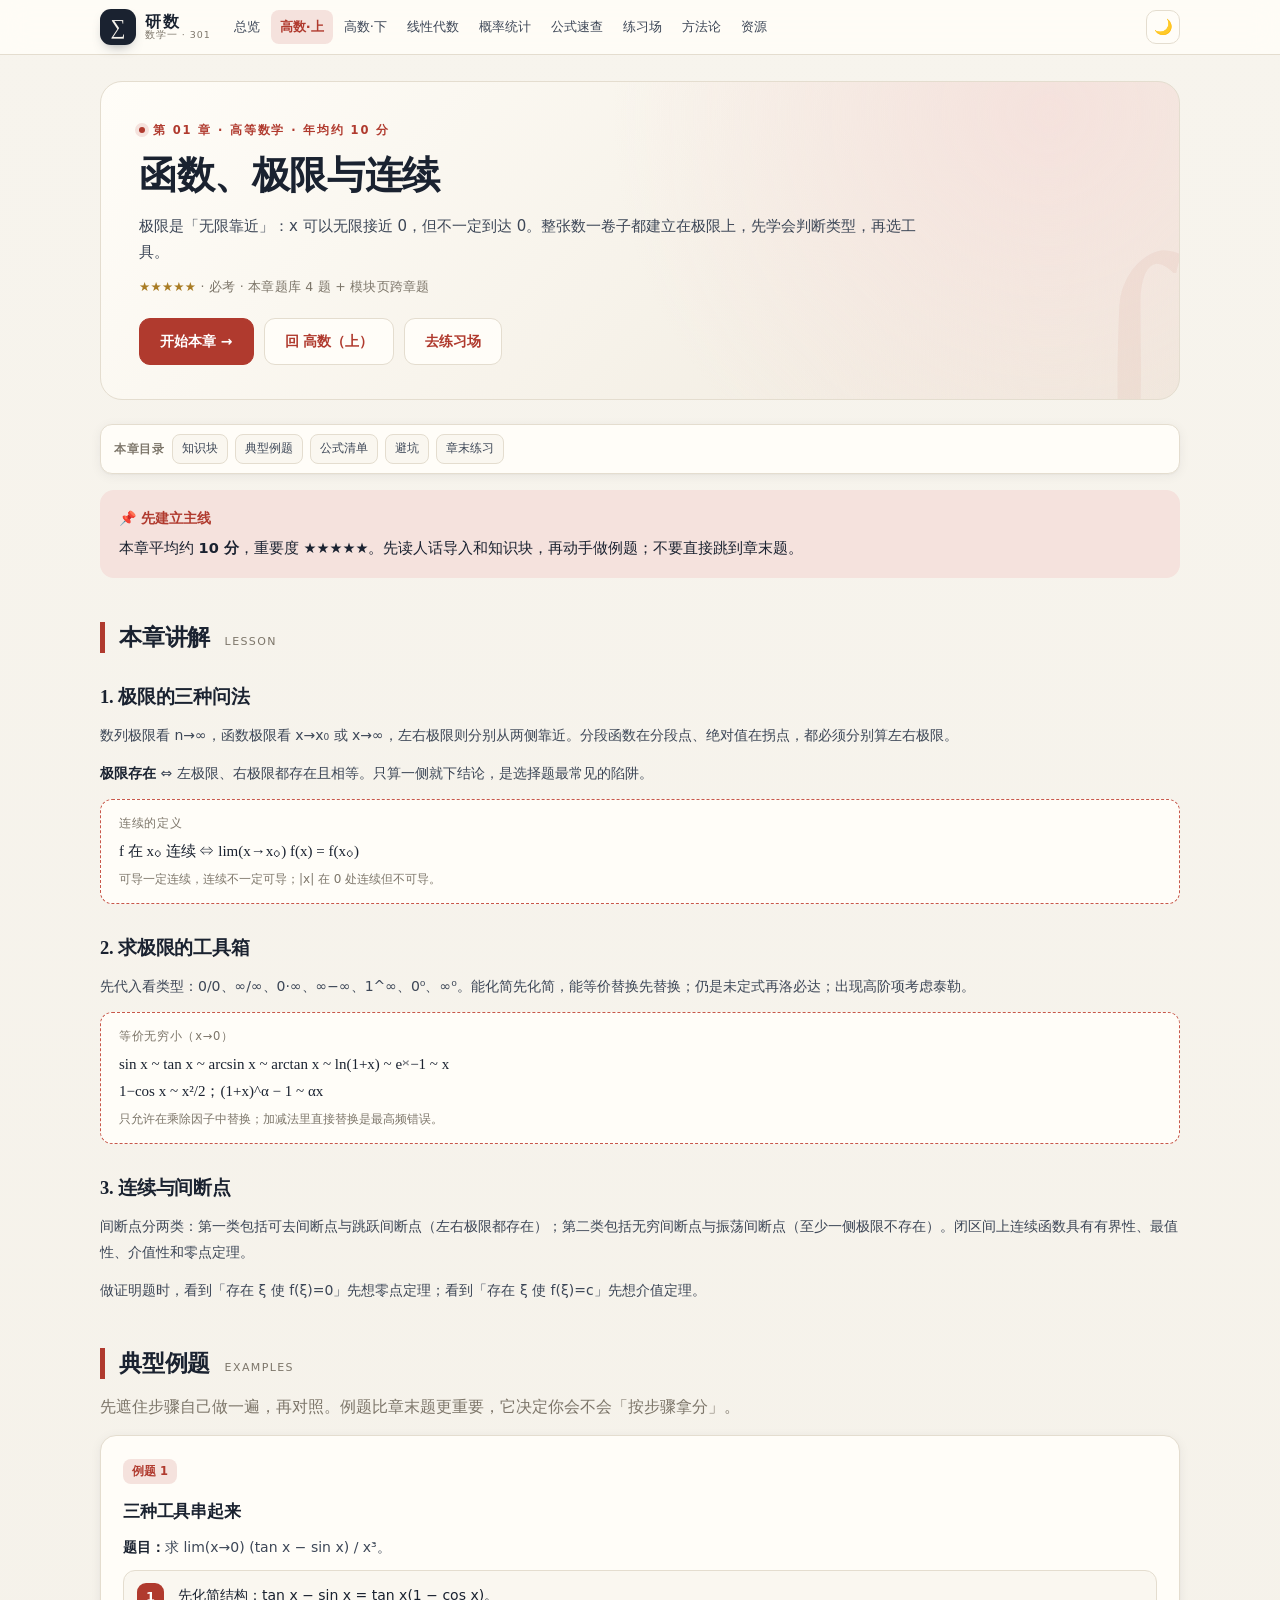
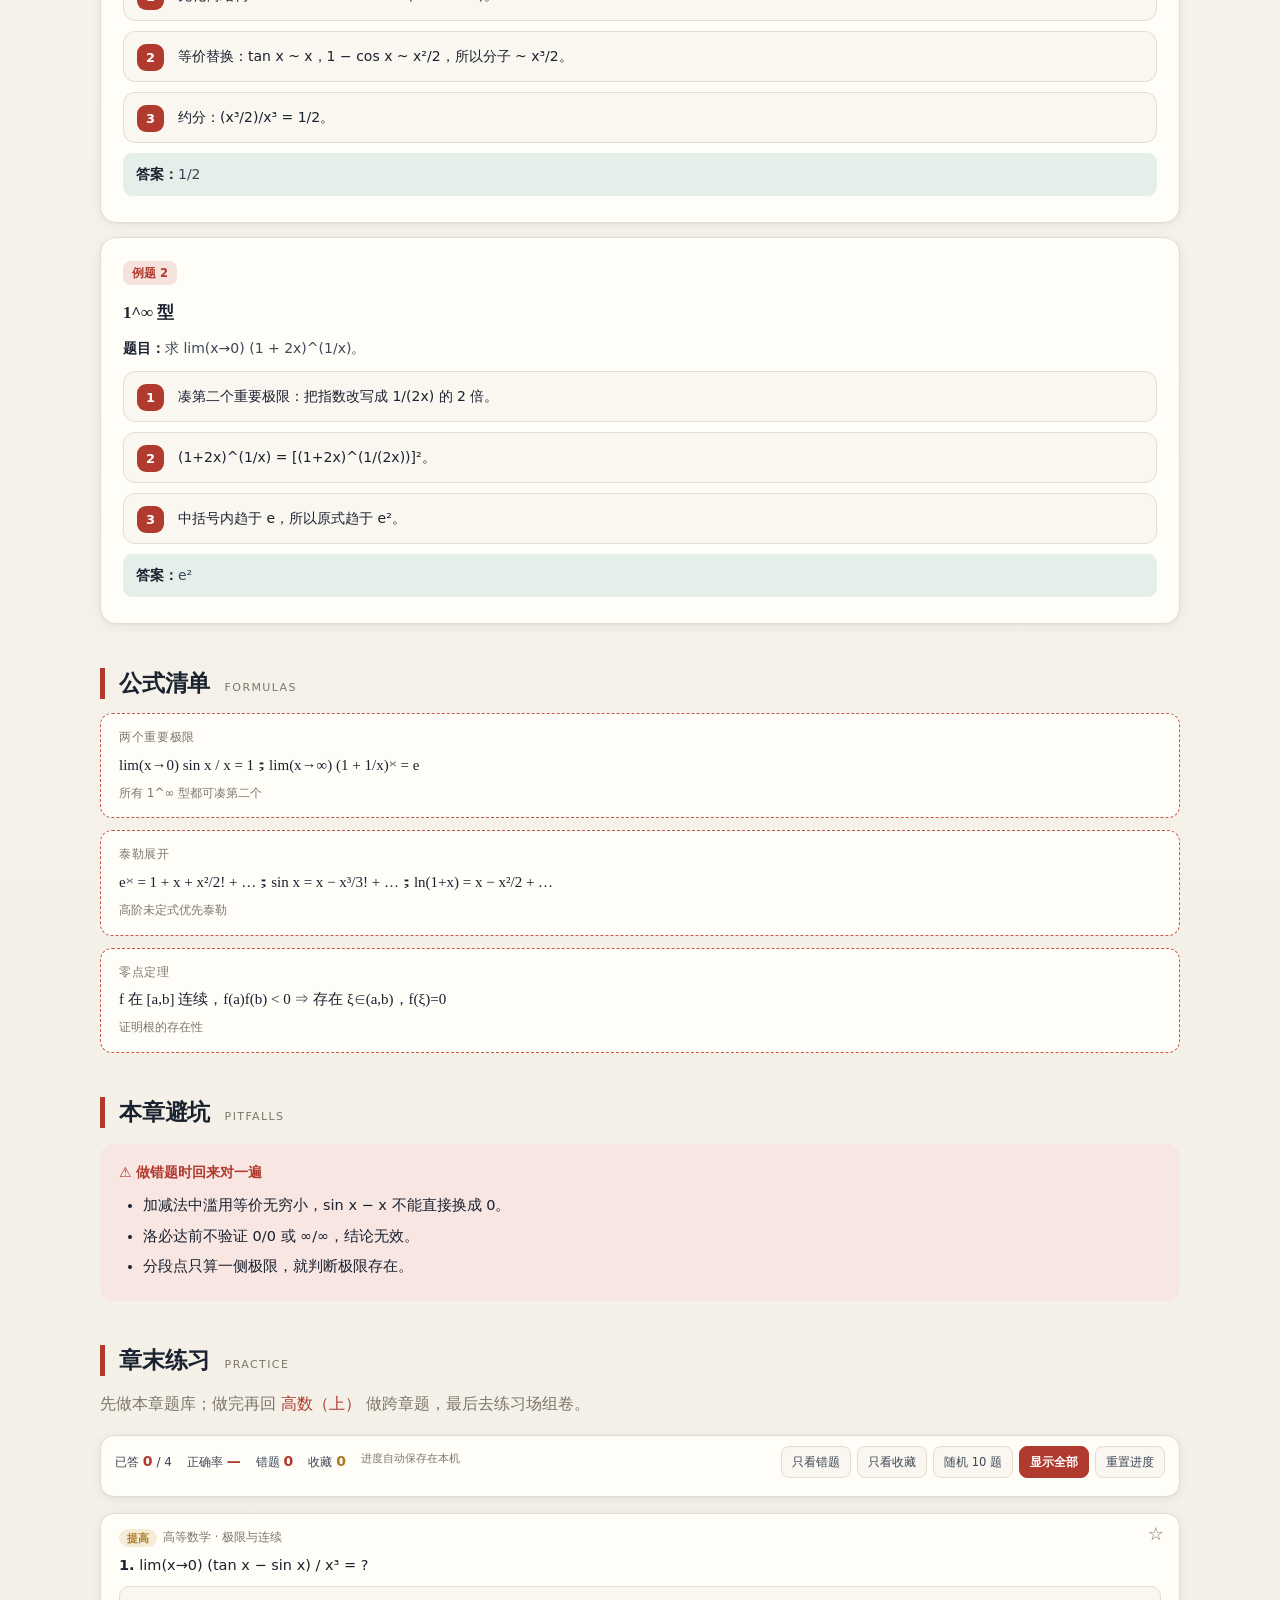
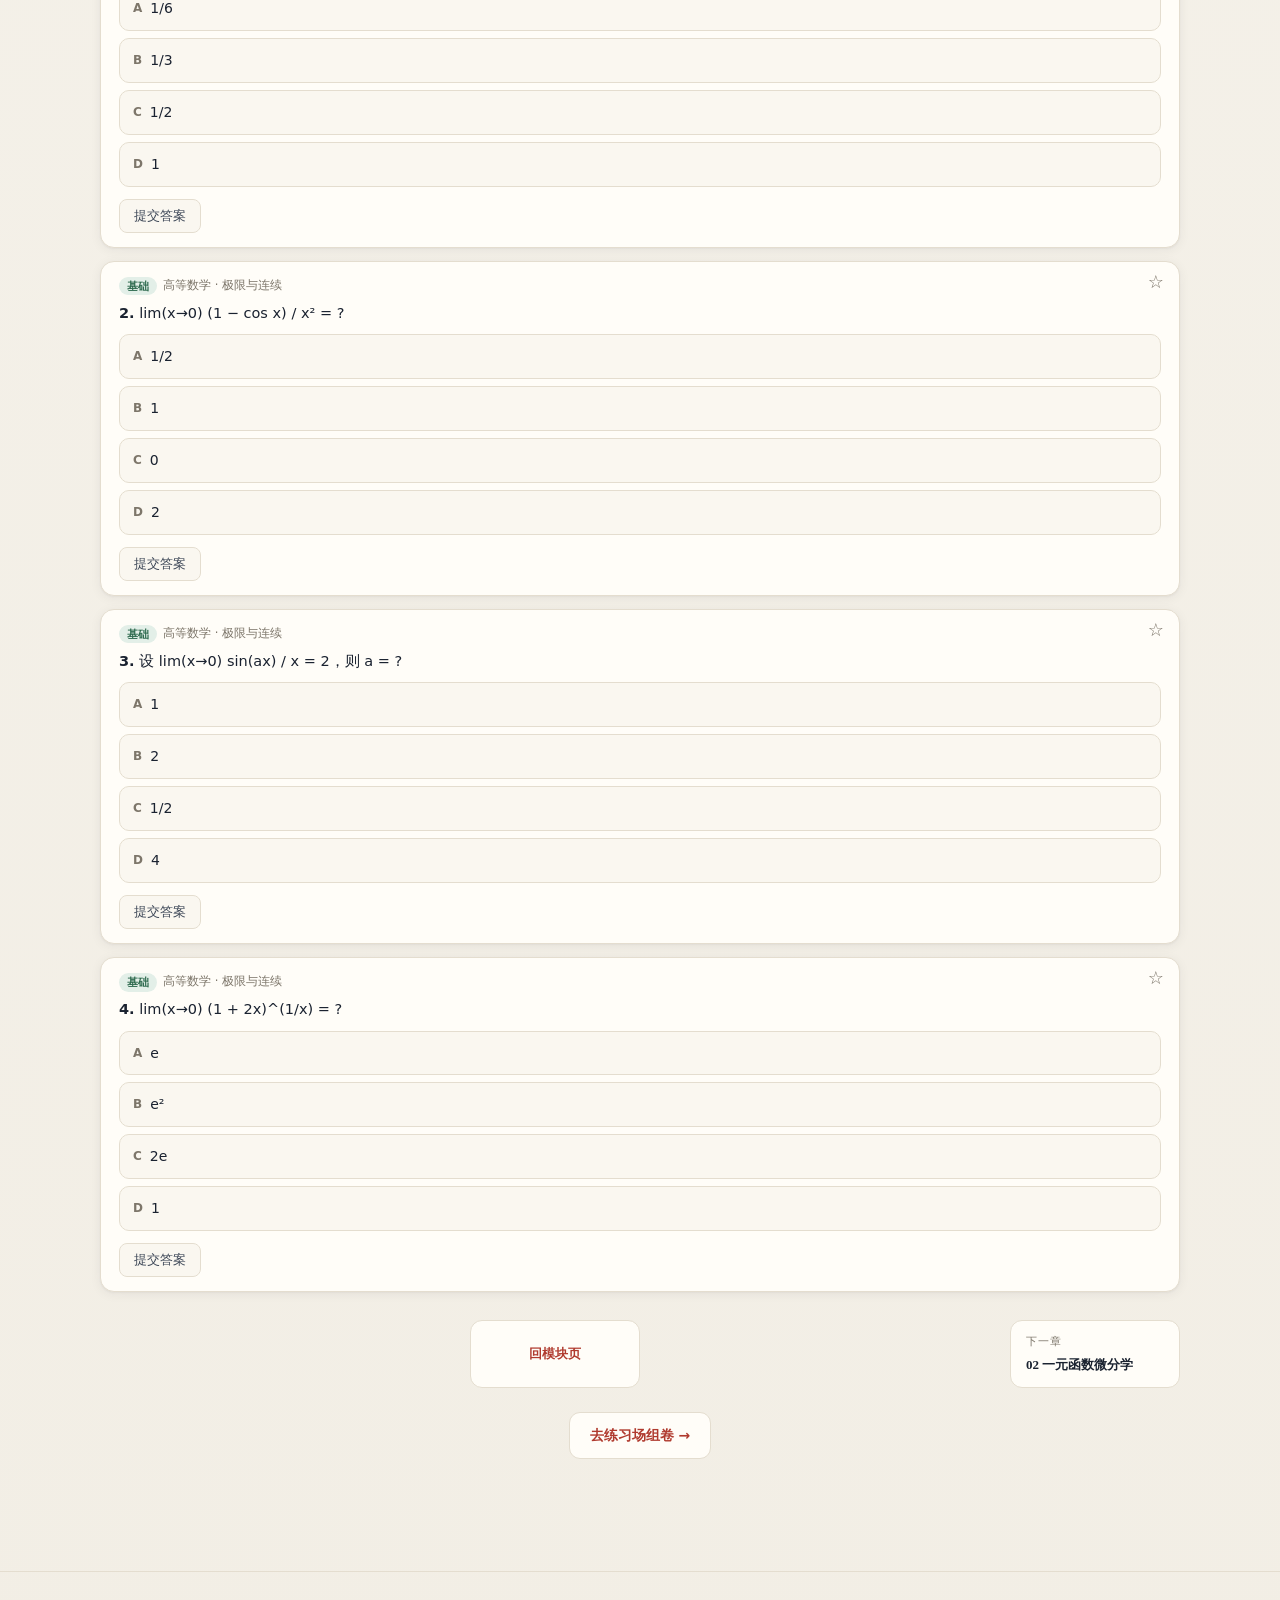
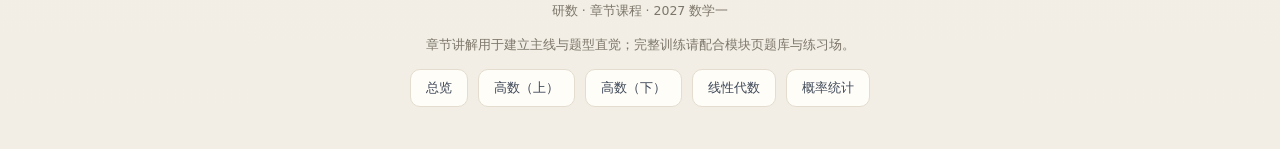
==== chapter.html @ c66e0590 "feat: 新增 22 章课程页、150 分全真模拟与错题复习排程" ====
<!DOCTYPE html>
<html lang="zh-CN" data-theme="light">
<head>
<meta charset="UTF-8">
<meta name="viewport" content="width=device-width, initial-scale=1.0">
<title>章节课程 | 研数</title>
<meta name="description" content="考研数学一章节课程：人话导入、知识块、典型例题、公式清单、避坑与章末练习。">
<link rel="icon" href="data:image/svg+xml,%3Csvg xmlns='http://www.w3.org/2000/svg' viewBox='0 0 100 100'%3E%3Crect width='100' height='100' rx='22' fill='%231b2430'/%3E%3Ctext x='50' y='71' font-size='60' text-anchor='middle' fill='%23f6f3ec' font-family='Georgia'%3E%E2%88%91%3C/text%3E%3C/svg%3E">
<link rel="stylesheet" href="assets/style.css">
<script>try{var t=JSON.parse(localStorage.getItem("yanshu.theme")||"null");if(t)document.documentElement.setAttribute("data-theme",t);}catch(e){}</script>
</head>
<body>

<nav class="topbar"><div class="topbar-inner">
  <a class="logo" href="index.html"><span class="logo-mark">∑</span><span class="logo-text"><b>研数</b><small>数学一 · 301</small></span></a>
  <div class="nav-links">
    <a href="index.html">总览</a>
    <a href="gaoshu-1.html">高数·上</a>
    <a href="gaoshu-2.html">高数·下</a>
    <a href="xiandai.html">线性代数</a>
    <a href="gailv.html">概率统计</a>
    <a href="formulas.html">公式速查</a>
    <a href="practice.html">练习场</a>
    <a href="method.html">方法论</a>
    <a href="resources.html">资源</a>
  </div>
  <button class="theme-btn" type="button" title="切换明暗主题" aria-label="切换明暗主题">🌙</button>
</div></nav>

<div class="wrap" id="chapterApp">
  <div class="card"><h3>正在加载章节…</h3><p>如果长时间没有内容，请返回<a href="index.html">总览</a>。</p></div>
</div>

<footer>
  <div class="footer-inner">
    <p>研数 · 章节课程 · 2027 数学一</p>
    <p class="small">章节讲解用于建立主线与题型直觉；完整训练请配合模块页题库与练习场。</p>
    <div class="pagers"><a href="index.html">总览</a><a href="gaoshu-1.html">高数（上）</a><a href="gaoshu-2.html">高数（下）</a><a href="xiandai.html">线性代数</a><a href="gailv.html">概率统计</a></div>
  </div>
</footer>

<script src="assets/chapters/gaoshu-1.js"></script>
<script src="assets/chapters/gaoshu-2.js"></script>
<script src="assets/chapters/xiandai.js"></script>
<script src="assets/chapters/gailv.js"></script>
<script src="assets/bank.js"></script>
<script src="assets/chapter.js"></script>
<script src="assets/app.js"></script>
</body>
</html>
---- assets/style.css ----
/* 研数 · 考研数学一学习站 · 设计系统（纸张朱红 + 暗色主题） */
:root{
  --bg:#f6f3ec;
  --bg-soft:#efe9dd;
  --card:#fffdf8;
  --card-2:#faf7f0;
  --ink:#1a2230;
  --ink-2:#3d4757;
  --ink-3:#7d766a;
  --line:#e4ddcf;
  --brand:#b03a2e;
  --brand-2:#c8574a;
  --brand-soft:#f5e2dd;
  --accent:#a97c24;
  --accent-soft:#f5ecd7;
  --blue:#1f4e6b;
  --blue-soft:#e4eef5;
  --green:#2f6b4f;
  --green-soft:#e3efe8;
  --red:#b03a2e;
  --red-soft:#f8e6e2;
  --violet:#5b4b8a;
  --violet-soft:#ece8f6;
  --shadow:0 2px 12px rgba(26,34,48,.06),0 1px 2px rgba(26,34,48,.04);
  --code-bg:#f0ece2;
  --font-serif:"Noto Serif SC","Source Han Serif SC","Songti SC","STSong",Georgia,serif;
  --font-sans:"PingFang SC","Hiragino Sans GB","Microsoft YaHei",system-ui,sans-serif;
  --font-mono:"SFMono-Regular",Consolas,"Liberation Mono",monospace;
}
[data-theme="dark"]{
  --bg:#11161d;
  --bg-soft:#18202a;
  --card:#1a222d;
  --card-2:#202a36;
  --ink:#f0ece3;
  --ink-2:#c3bdb1;
  --ink-3:#8b8578;
  --line:#2d3742;
  --brand:#e0776a;
  --brand-2:#f09486;
  --brand-soft:#3a2320;
  --accent:#e0b45c;
  --accent-soft:#3a2f18;
  --blue:#7fb4d1;
  --blue-soft:#1c303d;
  --green:#7fc39f;
  --green-soft:#1b3227;
  --red:#e0776a;
  --red-soft:#3a2320;
  --violet:#b3a4e0;
  --violet-soft:#2a2440;
  --shadow:0 2px 14px rgba(0,0,0,.4);
  --code-bg:#222b36;
}
*{box-sizing:border-box;margin:0;padding:0}
html{scroll-behavior:smooth;scroll-padding-top:118px}
body{
  font-family:var(--font-sans);
  color:var(--ink);
  line-height:1.78;
  font-size:16px;
  background:
    radial-gradient(900px 420px at 88% -6%,rgba(255,253,248,.9) 0%,rgba(255,253,248,0) 62%),
    linear-gradient(180deg,#f7f4ed 0%,#f2eee5 100%);
  transition:background .25s,color .25s;
  -webkit-font-smoothing:antialiased;
}
[data-theme="dark"] body{
  background:
    radial-gradient(900px 420px at 88% -6%,rgba(45,55,66,.5) 0%,rgba(17,22,29,0) 60%),
    linear-gradient(180deg,#11161d 0%,#0e1319 100%);
}
a{color:var(--brand);text-decoration:none}
a:hover{text-decoration:underline}
button{font:inherit;color:inherit;background:none;border:none;cursor:pointer}
input,select,textarea{font:inherit;color:inherit}
img,svg,canvas{display:block;max-width:100%}
::selection{background:var(--brand-soft);color:var(--brand)}
:focus-visible{outline:2px solid var(--brand);outline-offset:3px;border-radius:4px}
h1,h2,h3,.serif{font-family:var(--font-serif);font-weight:600;letter-spacing:-.01em}

/* ── 顶栏 ── */
.topbar{
  position:sticky;top:0;z-index:60;
  background:color-mix(in srgb,var(--card) 88%,transparent);
  backdrop-filter:blur(14px);
  border-bottom:1px solid var(--line);
}
.topbar-inner{max-width:1120px;margin:0 auto;padding:9px 20px;display:flex;align-items:center;gap:14px;flex-wrap:wrap}
.logo{display:flex;align-items:center;gap:9px;color:var(--ink);white-space:nowrap;flex:none}
.logo:hover{text-decoration:none}
.logo-mark{width:36px;height:36px;border-radius:11px;background:var(--ink);color:var(--bg);display:grid;place-items:center;font-family:var(--font-serif);font-size:21px;line-height:1;box-shadow:0 6px 14px -8px rgba(26,34,48,.7)}
.logo-text{display:flex;flex-direction:column;line-height:1.15}
.logo-text b{font-size:15.5px;letter-spacing:.1em;font-family:var(--font-serif)}
.logo-text small{font-size:9.5px;color:var(--ink-3);letter-spacing:.1em}
.nav-links{display:flex;gap:2px;flex:1;flex-wrap:wrap}
.nav-links a{padding:5px 9px;border-radius:8px;color:var(--ink-2);font-size:13px;white-space:nowrap;transition:.15s}
.nav-links a:hover{background:var(--brand-soft);color:var(--brand);text-decoration:none}
.nav-links a.active{background:var(--brand-soft);color:var(--brand);font-weight:700}
.theme-btn{
  border:1px solid var(--line);background:var(--card);color:var(--ink-2);
  width:34px;height:34px;border-radius:10px;font-size:15px;flex:none;
  transition:transform .15s,border-color .15s;
}
.theme-btn:hover{transform:scale(1.06);border-color:var(--brand)}

/* ── 布局 ── */
.wrap{max-width:1120px;margin:0 auto;padding:26px 20px 60px}
.hero{
  position:relative;overflow:hidden;
  background:radial-gradient(circle at 88% 10%,var(--brand-soft) 0,transparent 44%),linear-gradient(135deg,var(--card),var(--bg-soft));
  border:1px solid var(--line);border-radius:22px;
  padding:38px 38px 34px;margin-bottom:24px;
}
.hero::after{
  content:"∫";position:absolute;right:12px;bottom:-88px;
  font-family:var(--font-serif);font-size:270px;line-height:1;
  color:var(--brand);opacity:.055;pointer-events:none;
}
.eyebrow{font-size:11.5px;letter-spacing:.16em;color:var(--brand);font-weight:700;margin-bottom:10px;display:flex;align-items:center;gap:8px}
.eyebrow::before{content:"";width:6px;height:6px;border-radius:50%;background:var(--brand);box-shadow:0 0 0 4px var(--brand-soft)}
.hero h1{font-size:clamp(27px,3.6vw,38px);line-height:1.32;margin-bottom:12px}
.hero h1 .em{color:var(--brand);background:linear-gradient(transparent 68%,var(--brand-soft) 68%)}
.hero .lede{color:var(--ink-2);max-width:780px;font-size:15px;margin-bottom:10px}
.hero .tagline{color:var(--ink-3);font-size:12.5px;letter-spacing:.02em}
.hero-actions{display:flex;gap:10px;flex-wrap:wrap;margin-top:20px;position:relative;z-index:1}
.btn{
  display:inline-flex;align-items:center;justify-content:center;gap:6px;
  background:var(--brand);color:#fff;border:1px solid var(--brand);
  padding:10px 20px;border-radius:11px;font-size:14px;font-weight:700;
  transition:transform .12s,box-shadow .12s,background .12s;
}
.btn:hover{text-decoration:none;transform:translateY(-2px);box-shadow:0 10px 24px -14px rgba(176,58,46,.8)}
.btn.ghost{background:var(--card);color:var(--brand);border-color:var(--line)}
.btn.ghost:hover{box-shadow:var(--shadow)}
.btn.sm{padding:7px 13px;font-size:12.5px;border-radius:9px}

h2.sec{font-size:23px;margin:44px 0 14px;padding-left:14px;border-left:5px solid var(--brand);line-height:1.35;scroll-margin-top:118px}
h2.sec .en{font-size:11px;color:var(--ink-3);font-weight:500;margin-left:9px;letter-spacing:1.4px;font-family:var(--font-sans)}
h3.sub{font-size:18.5px;margin:28px 0 9px;display:flex;align-items:center;gap:8px;scroll-margin-top:118px}
h4.mini{font-size:15.5px;margin:18px 0 7px}
p{margin-bottom:12px}
ul,ol{margin:8px 0 14px 24px}
li{margin-bottom:5px}
.muted{color:var(--ink-3)}
.small{font-size:12.5px}
.center{text-align:center}
b,strong{color:var(--ink)}
code.inline{background:var(--code-bg);border-radius:6px;padding:1px 7px;font-family:var(--font-mono);font-size:13px;color:var(--brand)}
pre.code{background:var(--code-bg);border:1px solid var(--line);border-radius:12px;padding:14px 18px;overflow-x:auto;font-size:13px;line-height:1.7;font-family:var(--font-mono);margin:12px 0}

/* ── 卡片与网格 ── */
.grid{display:grid;gap:16px}
.grid.cols-2{grid-template-columns:repeat(auto-fit,minmax(320px,1fr))}
.grid.cols-3{grid-template-columns:repeat(auto-fit,minmax(240px,1fr))}
.grid.cols-4{grid-template-columns:repeat(auto-fit,minmax(190px,1fr))}
.card{background:var(--card);border:1px solid var(--line);border-radius:16px;padding:20px 22px;box-shadow:var(--shadow)}
.card.clickable{transition:transform .15s,box-shadow .15s,border-color .15s;display:block;color:inherit}
.card.clickable:hover{transform:translateY(-3px);text-decoration:none;box-shadow:0 14px 34px -26px rgba(26,34,48,.55);border-color:var(--brand-2)}
.card h3{font-size:18px;margin-bottom:6px}
.card p{color:var(--ink-2);font-size:14px;margin-bottom:6px}
.card .ch-num{font-size:11.5px;font-weight:700;color:var(--brand);background:var(--brand-soft);border-radius:8px;padding:2px 9px;display:inline-block;margin-bottom:9px}
.card .ch-wave{font-size:11.5px;color:var(--ink-3);margin-top:6px}
.chips{display:flex;flex-wrap:wrap;gap:6px;margin-top:10px}
.chip{font-size:11.5px;color:var(--ink-2);background:var(--bg-soft);border:1px solid var(--line);border-radius:999px;padding:2px 9px}
.chip.hot{background:var(--accent-soft);border-color:transparent;color:var(--accent);font-weight:700}
.chip.new{background:var(--brand-soft);border-color:transparent;color:var(--brand);font-weight:700}

/* 统计条 */
.stat-row{display:grid;grid-template-columns:repeat(auto-fit,minmax(140px,1fr));gap:12px;margin:22px 0 6px}
.stat{background:var(--card);border:1px solid var(--line);border-radius:14px;padding:14px 16px;text-align:center}
.stat b{display:block;font-family:var(--font-serif);font-size:25px;color:var(--brand);line-height:1.3;font-variant-numeric:tabular-nums}
.stat span{font-size:12px;color:var(--ink-3)}

/* 终端装饰 */
.term{background:#151d28;color:#e9e4d8;border-radius:16px;border:1px solid #2a3746;box-shadow:var(--shadow);overflow:hidden;font-family:var(--font-mono);align-self:start}
.term-bar{display:flex;gap:6px;padding:10px 14px;background:#1b2532;border-bottom:1px solid #2a3746}
.term-bar i{width:10px;height:10px;border-radius:50%;background:#e0776a}
.term-bar i:nth-child(2){background:#e0b45c}
.term-bar i:nth-child(3){background:#7fc39f}
.term-body{padding:16px 18px;font-size:12.5px;line-height:1.95}
.term .prompt{color:#e0b45c}
.term .ok{color:#7fc39f}
.term .dim{color:#8b96a4}
.caret{display:inline-block;width:7px;height:14px;background:#e0b45c;vertical-align:-2px;animation:blink 1.1s step-end infinite}
@keyframes blink{50%{opacity:0}}

/* ── 提示框 ── */
.callout{border-radius:14px;padding:15px 18px;margin:16px 0;border:1px solid var(--line);background:var(--card-2);font-size:14.5px}
.callout .co-title{font-weight:700;margin-bottom:6px;display:flex;align-items:center;gap:8px;font-size:14px}
.callout p:last-child,.callout ul:last-child{margin-bottom:0}
.callout.life{background:var(--accent-soft);border-color:transparent}
.callout.life .co-title{color:var(--accent)}
.callout.exam{background:var(--brand-soft);border-color:transparent}
.callout.exam .co-title{color:var(--brand)}
.callout.warn{background:var(--red-soft);border-color:transparent}
.callout.warn .co-title{color:var(--red)}
.callout.ok{background:var(--green-soft);border-color:transparent}
.callout.ok .co-title{color:var(--green)}
.callout.kernel{background:#151d28;color:#e9e4d8;border-color:#2a3746}
.callout.kernel .co-title{color:#e0b45c}
.callout.views{background:var(--bg-soft);border-color:var(--brand-2);border-left:4px solid var(--brand)}
.callout.views .co-title{color:var(--brand)}

/* ── 表格 ── */
.tbl-wrap{overflow-x:auto;margin:14px 0}
table.tbl{width:100%;border-collapse:collapse;font-size:13.5px}
table.tbl th,table.tbl td{border:1px solid var(--line);padding:9px 12px;text-align:left;vertical-align:top}
table.tbl th{background:var(--bg-soft);font-weight:700;white-space:nowrap}
table.tbl tr:nth-child(even) td{background:var(--card-2)}
table.tbl td.hl{color:var(--brand);font-weight:700}
table.tbl .num{font-family:var(--font-mono)}

/* ── 公式 ── */
.formula{background:var(--card);border:1px dashed var(--brand-2);border-radius:12px;padding:13px 18px;margin:12px 0;font-size:15px;font-family:"Cambria Math","Times New Roman",var(--font-serif);line-height:1.8;overflow-x:auto}
.formula .fx-label{font-family:var(--font-sans);font-size:11.5px;color:var(--ink-3);display:block;margin-bottom:4px;letter-spacing:.06em}
.formula b{color:var(--brand)}
.formula .small{font-family:var(--font-sans);font-size:12px;color:var(--ink-3);display:block;margin-top:4px}

/* 公式速查 */
.tabs{display:flex;gap:6px;flex-wrap:wrap}
.tab{border:1px solid var(--line);background:var(--card);color:var(--ink-2);border-radius:999px;padding:5px 13px;font-size:12px;transition:.15s}
.tab:hover{border-color:var(--brand-2);color:var(--brand)}
.tab.is-active{background:var(--brand);border-color:var(--brand);color:#fff;font-weight:700}
.tab span{font-size:10.5px;opacity:.7;margin-left:3px}
.search{display:flex;align-items:center;gap:7px;border:1px solid var(--line);background:var(--card);border-radius:999px;padding:7px 14px;min-width:250px;flex:1;max-width:340px}
.search span{color:var(--ink-3);font-size:14px}
.search input{border:none;background:transparent;outline:none;width:100%;font-size:12.5px}
.formula-list{border-top:1px solid var(--line);margin-top:8px}
.formula-row{display:grid;grid-template-columns:150px minmax(0,1fr) auto;gap:18px;align-items:center;padding:13px 8px;border-bottom:1px solid var(--line);transition:background .15s}
.formula-row:hover{background:var(--card)}
.f-name{font-size:12.5px;font-weight:600;color:var(--ink-2);line-height:1.5}
.f-main{min-width:0}
.f-body{font-family:"Cambria Math",var(--font-serif);font-size:14.5px;line-height:1.75;color:var(--ink);overflow-wrap:anywhere}
.f-note{font-size:11px;color:var(--ink-3);line-height:1.6}
.copy{font-size:10.5px;padding:5px 10px;border:1px solid var(--line);border-radius:999px;color:var(--ink-3);white-space:nowrap;transition:.15s}
.copy:hover{border-color:var(--brand);color:var(--brand);background:var(--card-2)}
.quiz .q-title{font-size:14.5px;line-height:1.7}
@media (max-width:700px){
  .formula-row{grid-template-columns:1fr auto;gap:6px 12px;padding:13px 4px}
  .f-name{grid-column:1 / -1;font-size:12px;color:var(--ink-3)}
  .formula-row .copy{grid-column:2;grid-row:2 / span 2;align-self:center}
  .f-body{font-size:13.5px}
  .search{max-width:none;min-width:0;width:100%}
}

/* ── 步骤流 ── */
.steps{counter-reset:st;display:grid;gap:10px;margin:14px 0}
.step{position:relative;padding:12px 16px 12px 54px;background:var(--card-2);border:1px solid var(--line);border-radius:12px;font-size:14px}
.step::before{counter-increment:st;content:counter(st);position:absolute;left:13px;top:12px;width:27px;height:27px;border-radius:9px;background:var(--brand);color:#fff;font-weight:800;display:flex;align-items:center;justify-content:center;font-size:13px}
.steps.plain .step{padding-left:16px}
.steps.plain .step::before{display:none}

/* ── 页内导航 ── */
.toc{display:flex;flex-wrap:wrap;gap:7px;align-items:center;background:var(--card);border:1px solid var(--line);border-radius:12px;padding:9px 13px;margin:16px 0;font-size:12px;position:sticky;top:58px;z-index:40;box-shadow:var(--shadow)}
.toc .toc-label{font-weight:700;color:var(--ink-3);font-size:11.5px;letter-spacing:.06em}
.toc a{padding:3px 9px;border-radius:8px;background:var(--card-2);border:1px solid var(--line);color:var(--ink-2)}
.toc a:hover{border-color:var(--brand);color:var(--brand);text-decoration:none}

/* ── 打卡 ── */
.checklist{display:grid;gap:8px}
.check-item{display:flex;align-items:flex-start;gap:10px;background:var(--card-2);border:1px solid var(--line);border-radius:12px;padding:11px 14px;cursor:pointer;transition:border-color .15s,background .15s;font-size:14px}
.check-item:hover{border-color:var(--brand-2)}
.check-item input{margin-top:5px;accent-color:var(--brand);cursor:pointer;width:16px;height:16px;flex:none}
.check-item.done{background:var(--green-soft);border-color:transparent}
.check-item.done span{text-decoration:line-through;color:var(--ink-3)}
.progress-pill{display:inline-block;font-size:12.5px;font-weight:700;color:var(--brand);background:var(--brand-soft);border-radius:999px;padding:4px 13px}

/* ── 练习题 ── */
.quiz{position:relative;border:1px solid var(--line);border-radius:14px;background:var(--card);margin:13px 0;overflow:hidden;box-shadow:var(--shadow)}
.quiz .q-head{padding:14px 44px 5px 18px;font-size:14.5px;line-height:1.7}
.quiz .q-tag{color:var(--ink-3);font-size:11.5px;margin-bottom:5px;display:flex;align-items:center;gap:6px;flex-wrap:wrap}
.q-year{display:inline-block;font-size:10.5px;font-weight:700;border-radius:6px;padding:1px 7px;background:var(--red-soft);color:var(--red);line-height:1.6}
.q-lvl{display:inline-block;font-size:10.5px;font-weight:700;border-radius:999px;padding:1px 8px;line-height:1.6}
.q-lvl.basic{background:var(--green-soft);color:var(--green)}
.q-lvl.mid{background:var(--accent-soft);color:var(--accent)}
.q-lvl.real{background:var(--brand-soft);color:var(--brand)}
.quiz .opts{padding:4px 18px 12px;display:grid;gap:7px}
.quiz .opt{border:1.5px solid var(--line);border-radius:10px;padding:9px 13px;cursor:pointer;font-size:14px;transition:border-color .15s,background .15s;background:var(--card-2);text-align:left;display:flex;align-items:flex-start;gap:8px}
.quiz .opt b{flex:none;font-weight:700;color:var(--ink-3);font-size:12px;margin-top:2px}
.quiz .opt:hover{border-color:var(--brand-2)}
.quiz .opt.sel{border-color:var(--brand);background:var(--brand-soft)}
.quiz .opt.right{border-color:var(--green);background:var(--green-soft)}
.quiz .opt.wrong{border-color:var(--red);background:var(--red-soft)}
.quiz .q-foot{padding:0 18px 14px;display:flex;gap:10px;align-items:center;flex-wrap:wrap}
.quiz .btn-ans{border:1px solid var(--line);background:var(--card-2);color:var(--ink-2);border-radius:8px;padding:5px 14px;font-size:12.5px;transition:.15s}
.quiz .btn-ans:hover{border-color:var(--brand);color:var(--brand)}
.quiz .q-res{font-size:12.5px;font-weight:700}
.quiz .q-res.good{color:var(--green)}
.quiz .q-res.bad{color:var(--red)}
.quiz .q-exp{display:none;margin:0 18px 15px;padding:12px 16px;background:var(--bg-soft);border-radius:10px;font-size:13px;color:var(--ink-2)}
.quiz .q-exp.show{display:block}
.quiz .q-exp b{color:var(--ink)}
.quiz .q-fav{position:absolute;top:9px;right:11px;font-size:18px;line-height:1;color:var(--ink-3);padding:2px 4px;transition:transform .12s,color .12s}
.quiz .q-fav:hover{transform:scale(1.2);color:var(--accent)}
.quiz .q-fav.on{color:var(--accent)}
.quiz .q-updated{display:inline-block;margin-top:6px;font-size:10.5px;color:var(--accent);background:var(--accent-soft);border-radius:999px;padding:1px 8px}

/* 题库 HUD */
.quiz-hud{position:sticky;top:58px;z-index:41;background:var(--card);border:1px solid var(--line);border-radius:14px;padding:10px 14px;margin:16px 0;box-shadow:var(--shadow);display:flex;flex-wrap:wrap;align-items:center;gap:8px 16px}
.quiz-hud .hud-stats{display:flex;flex-wrap:wrap;gap:4px 15px;font-size:12px;color:var(--ink-2)}
.quiz-hud .hud-stats b{color:var(--brand);font-size:14px}
.quiz-hud .hud-wrong b{color:var(--red)}
.quiz-hud .hud-fav b{color:var(--accent)}
.quiz-hud .hud-actions{display:flex;flex-wrap:wrap;gap:6px;margin-left:auto}
.quiz-hud .hud-actions button{border:1px solid var(--line);background:var(--card-2);color:var(--ink-2);border-radius:8px;padding:5px 10px;font-size:11.5px;transition:.15s}
.quiz-hud .hud-actions button:hover{border-color:var(--brand);color:var(--brand)}
.quiz-hud .hud-actions button.on{background:var(--brand);border-color:var(--brand);color:#fff;font-weight:700}
.quiz-hud .hud-msg{flex-basis:100%;font-size:12px;color:var(--green);font-weight:600;max-height:0;overflow:hidden;opacity:0;transition:all .25s}
.quiz-hud .hud-msg.show{max-height:32px;opacity:1}
.quiz-hud .hud-msg.bad{color:var(--red)}
.quiz-hud .hud-auto{font-size:10.5px;color:var(--ink-3)}
.quiz-hud .hud-warn{display:none;flex-basis:100%;background:var(--red-soft);color:var(--red);border-radius:8px;padding:7px 12px;font-size:11.5px;font-weight:600}
.quiz-empty{padding:34px 20px;text-align:center;color:var(--ink-3);font-size:13px;border:1px dashed var(--line);border-radius:14px;background:var(--card-2)}

/* ── 实验室 ── */
.lab{background:var(--card);border:1px solid var(--line);border-radius:16px;padding:18px;margin:18px 0;box-shadow:var(--shadow)}
.lab .lab-title{font-weight:700;margin-bottom:3px;display:flex;align-items:center;gap:8px;flex-wrap:wrap;font-size:15.5px;font-family:var(--font-serif)}
.lab .lab-desc{font-size:12.5px;color:var(--ink-3);margin-bottom:12px}
.lab .lab-stage{background:var(--card-2);border-radius:12px;padding:10px;overflow-x:auto}
.lab canvas{width:100%;height:auto;display:block;border-radius:8px}
.lab .lab-ctrl{display:flex;gap:10px;flex-wrap:wrap;margin-top:12px;align-items:center;font-size:12.5px}
.lab .lab-ctrl label{display:flex;align-items:center;gap:6px;color:var(--ink-2)}
.lab .lab-ctrl input[type=range]{width:130px;accent-color:var(--brand)}
.lab .lab-ctrl select{border:1px solid var(--line);background:var(--card-2);border-radius:8px;padding:5px 8px;font-size:12.5px}
.lab .lab-ctrl button{border:1px solid var(--brand);background:var(--brand-soft);color:var(--brand);border-radius:8px;padding:6px 12px;font-size:12px;font-weight:600;transition:transform .1s}
.lab .lab-ctrl button:hover{transform:translateY(-1px)}
.lab .lab-ctrl button.ghost{border-color:var(--line);background:var(--card-2);color:var(--ink-2)}
.lab .lab-note{margin-top:10px;font-size:12.5px;color:var(--ink-2);min-height:22px;line-height:1.7}
.lab .lab-note b{color:var(--brand)}
.lab .lab-read{display:flex;gap:16px;flex-wrap:wrap;font-size:12px;color:var(--ink-3);margin-top:8px;font-family:var(--font-mono)}
.lab .lab-read b{color:var(--ink);font-weight:700}

/* ── 练习场 ── */
.review-card{display:flex;justify-content:space-between;align-items:center;gap:18px;background:var(--card);border:1px solid var(--line);border-radius:16px;padding:16px 20px;margin:18px 0;box-shadow:var(--shadow);transition:border-color .2s,background .2s}
.review-card h2{font-size:19px;margin:2px 0 4px}
.review-card p{font-size:12.5px;color:var(--ink-2);margin:0;max-width:72ch}
.review-card .diag-kicker{font-size:10px}
.review-card b{color:var(--brand);font-size:15px}
.review-actions{display:flex;gap:8px;flex-wrap:wrap;flex:none}
.review-card.has-due{border-color:var(--brand-2);background:linear-gradient(120deg,var(--brand-soft),var(--card))}
.review-card.empty-flash{border-color:var(--accent)}
@media (max-width:700px){
  .review-card{flex-direction:column;align-items:flex-start}
}
.diagnostic{
  background:linear-gradient(120deg,var(--brand-soft),var(--card));
  border:1px solid var(--line);border-radius:20px;padding:24px 26px;margin:18px 0 6px;
  box-shadow:var(--shadow);scroll-margin-top:118px;transition:border-color .2s;
}
.diagnostic.is-active{border-color:var(--brand-2)}
.diag-kicker{font-size:10.5px;letter-spacing:.18em;color:var(--brand);font-weight:700}
.diagnostic h2{font-size:24px;line-height:1.35;margin:6px 0 8px}
.diagnostic > p{font-size:13.5px;color:var(--ink-2);max-width:82ch;margin-bottom:0}
.diag-actions{display:flex;gap:10px;align-items:center;flex-wrap:wrap;margin-top:14px}
.diag-live{display:flex;gap:18px;flex-wrap:wrap;font-size:12.5px;color:var(--ink-2);background:var(--card);border:1px solid var(--line);border-radius:12px;padding:10px 14px;margin-top:14px}
.diag-live b{color:var(--brand);font-size:15px;font-variant-numeric:tabular-nums}
.diag-report:empty{display:none}
.diag-score{display:flex;align-items:baseline;gap:5px;margin:18px 0 4px}
.diag-score b{font-family:var(--font-serif);font-size:52px;line-height:1;font-variant-numeric:tabular-nums}
.diag-score > span{font-size:14px;color:var(--ink-3)}
.diag-score em{font-style:normal;font-size:12px;font-weight:700;padding:3px 10px;border-radius:999px;margin-left:8px}
.diag-score.pass b{color:var(--green)}
.diag-score.pass em{background:var(--green-soft);color:var(--green)}
.diag-score.fail b{color:var(--red)}
.diag-score.fail em{background:var(--red-soft);color:var(--red)}
.diag-breakdown{display:flex;gap:10px;flex-wrap:wrap;margin:14px 0}
.diag-sub{background:var(--card);border:1px solid var(--line);border-radius:10px;padding:8px 12px;min-width:125px}
.diag-sub b{display:block;font-size:12px}
.diag-sub span{font-size:11.5px;color:var(--ink-3)}
.diag-weak{margin-top:12px}
.diag-weak h4{font-size:12px;letter-spacing:.06em;color:var(--accent);margin-bottom:5px}
.diag-weak ul{list-style:none;margin:0;display:grid;gap:6px}
.diag-weak li{display:flex;justify-content:space-between;gap:12px;background:var(--card);border:1px solid var(--line);border-radius:9px;padding:7px 11px;font-size:12.5px}
.diag-weak a{color:var(--brand);font-weight:600}
.diag-weak span{color:var(--ink-3);font-size:11px;white-space:nowrap}
.diag-advice{margin-top:14px;background:var(--brand-soft);border-radius:10px;padding:11px 14px;font-size:12.5px;color:var(--ink-2);line-height:1.7}
.diag-warn{background:var(--red-soft);color:var(--red);border-radius:9px;padding:9px 12px;font-size:12.5px;font-weight:600;margin-top:12px}
.diag-ok{background:var(--green-soft);color:var(--green);border-radius:9px;padding:9px 12px;font-size:12.5px;font-weight:600;margin:0}
.diag-bottom{display:flex;justify-content:center;margin:18px 0 4px}

/* ── 全真模拟 ── */
.mock-timer{position:sticky;top:58px;z-index:45;display:flex;justify-content:space-between;align-items:center;gap:10px 16px;flex-wrap:wrap;background:var(--card);border:1px solid var(--line);border-radius:14px;padding:10px 16px;margin:0 0 18px;box-shadow:var(--shadow)}
.mock-clock{display:flex;align-items:baseline;gap:8px}
.mock-clock span{font-size:11px;color:var(--ink-3);letter-spacing:.08em}
.mock-clock b{font-family:var(--font-mono);font-size:20px;color:var(--brand);font-variant-numeric:tabular-nums}
.mock-timer.urgent b{color:var(--red)}
.mock-timer-actions{display:flex;align-items:center;gap:10px;flex-wrap:wrap}
.mock-hero{padding:26px 30px}
.mock-fill{margin:0 18px 16px}
.mock-input{width:100%;max-width:340px;border:1.5px solid var(--line);background:var(--card-2);border-radius:10px;padding:9px 12px;font-size:14px;outline:none}
.mock-input:focus{border-color:var(--brand)}
.mock-grade{display:flex;align-items:center;gap:8px;flex-wrap:wrap;margin:0 18px 15px;font-size:12.5px;color:var(--ink-2)}
.mock-grade button{border:1px solid var(--line);background:var(--card-2);border-radius:8px;padding:5px 11px;font-size:12px;transition:.15s}
.mock-grade button:hover{border-color:var(--brand);color:var(--brand)}
.mock-grade button.on{background:var(--brand);border-color:var(--brand);color:#fff;font-weight:700}
.mock-steps{margin:8px 0 0 20px;font-size:12.5px;line-height:1.8;color:var(--ink-2)}
.mock-result{background:var(--card);border:2px solid var(--green);border-radius:18px;padding:24px 26px;margin:20px 0;box-shadow:var(--shadow)}
.mock-result.fail{border-color:var(--red)}
.mock-score{display:flex;align-items:baseline;gap:5px;margin-bottom:2px}
.mock-score b{font-family:var(--font-serif);font-size:54px;line-height:1;font-variant-numeric:tabular-nums;color:var(--green)}
.mock-result.fail .mock-score b{color:var(--red)}
.mock-score span{font-size:14px;color:var(--ink-3)}
.mock-score em{font-style:normal;font-size:12px;font-weight:700;padding:3px 10px;border-radius:999px;margin-left:8px;background:var(--green-soft);color:var(--green)}
.mock-result.fail .mock-score em{background:var(--red-soft);color:var(--red)}
.mock-verdict{font-size:13px;color:var(--ink-2);font-weight:600}
.mock-breakdown{display:flex;gap:10px;flex-wrap:wrap;margin:14px 0}
.mock-breakdown div{background:var(--bg-soft);border-radius:10px;padding:8px 13px;min-width:105px}
.mock-breakdown b{display:block;font-family:var(--font-serif);font-size:21px;line-height:1.2}
.mock-breakdown span{font-size:11px;color:var(--ink-3)}
.mock-advice{background:var(--brand-soft);border-radius:10px;padding:10px 14px;font-size:12.5px;color:var(--ink-2);line-height:1.7}
.mock-result.pass .mock-advice{background:var(--green-soft)}
.mock-result.fail .mock-advice{background:var(--red-soft)}
.mock-details{margin:12px 0;font-size:12.5px}
.mock-details summary{cursor:pointer;color:var(--brand);font-weight:600}
.mock-details ul{margin:8px 0 0 20px}
.mock-details li{margin-bottom:6px;line-height:1.7;color:var(--ink-2)}
.mock-actions{display:flex;gap:10px;flex-wrap:wrap;margin-top:14px}
@media (max-width:820px){
  .mock-timer{position:static}
  .mock-hero{padding:22px 20px}
  .mock-result{padding:20px}
  .mock-score b{font-size:44px}
}

/* ── 章节课程 ── */
.lesson-block{margin-bottom:6px}
.lesson-block p{font-size:14px;color:var(--ink-2);line-height:1.85}
.lesson-block ul{margin:6px 0 12px 22px}
.lesson-block li{font-size:14px;color:var(--ink-2);margin-bottom:5px}
.example-card{margin:14px 0}
.example-card h3{font-size:17px;margin:4px 0 8px}
.example-card .steps{margin:10px 0}
.example-answer{background:var(--green-soft);border-radius:9px;padding:9px 13px;font-size:13px;margin:8px 0 0;color:var(--ink-2)}
.chapter-nav{display:flex;justify-content:space-between;gap:12px;flex-wrap:wrap;margin:28px 0 0;align-items:stretch}
.chapter-nav-link{display:flex;flex-direction:column;gap:2px;background:var(--card);border:1px solid var(--line);border-radius:12px;padding:11px 15px;min-width:170px;transition:.18s}
.chapter-nav-link:hover{border-color:var(--brand);text-decoration:none;transform:translateY(-2px)}
.chapter-nav-link span{font-size:10.5px;color:var(--ink-3);letter-spacing:.08em}
.chapter-nav-link b{font-size:13px;font-family:var(--font-serif);color:var(--ink)}
.chapter-nav-link.center-link{justify-content:center;align-items:center;text-align:center;color:var(--brand);font-size:12.5px;font-weight:600}
@media (max-width:620px){
  .chapter-nav{flex-direction:column}
  .chapter-nav-link{min-width:0}
}

.paper-grid{display:grid;grid-template-columns:repeat(auto-fit,minmax(230px,1fr));gap:14px}
.paper-card{border:1.5px solid var(--line);border-radius:14px;padding:16px 18px;background:var(--card);cursor:pointer;transition:all .15s;text-align:left}
.paper-card:hover{border-color:var(--brand);transform:translateY(-2px)}
.paper-card.on{border-color:var(--brand);background:var(--brand-soft)}
.paper-card h4{font-size:15.5px;margin-bottom:4px;font-family:var(--font-serif)}
.paper-card p{font-size:12.5px;color:var(--ink-2);margin:0}
.paper-card .pc-title{display:block;font-size:15.5px;font-weight:600;font-family:var(--font-serif);margin-bottom:4px;color:var(--ink)}
.paper-card .pc-desc{display:block;font-size:12.5px;color:var(--ink-2);line-height:1.6}
.paper-card .pc-meta{display:block;font-size:11px;color:var(--ink-3);margin-top:6px}
.filter-bar{display:flex;gap:6px;flex-wrap:wrap;align-items:center;margin:16px 0}
.filter-bar .fb-label{font-size:11.5px;color:var(--ink-3);margin-right:2px}
.filter-bar button{border:1px solid var(--line);background:var(--card);color:var(--ink-2);border-radius:999px;padding:4px 12px;font-size:12px}
.filter-bar button.on{background:var(--brand);border-color:var(--brand);color:#fff;font-weight:700}

/* ── 资源页 ── */
.res-item{display:flex;gap:14px;padding:15px 0;border-bottom:1px dashed var(--line)}
.res-item:last-child{border-bottom:none}
.res-icon{font-size:21px;flex-shrink:0;margin-top:2px}
.res-body h4{font-size:15px;margin-bottom:3px;font-family:var(--font-serif)}
.res-body p{font-size:13px;color:var(--ink-2);margin-bottom:4px}
.res-meta{font-size:11.5px;color:var(--ink-3)}
.res-meta .star{color:var(--accent)}

/* ── 页脚 ── */
footer{border-top:1px solid var(--line);padding:28px 20px 42px;text-align:center;color:var(--ink-3);font-size:12.5px;margin-top:40px}
footer .footer-inner{max-width:1120px;margin:0 auto}
footer .pagers{display:flex;justify-content:center;gap:10px;margin-top:12px;flex-wrap:wrap}
footer .pagers a{border:1px solid var(--line);border-radius:10px;padding:7px 15px;background:var(--card);color:var(--ink-2);font-size:12.5px}
footer .pagers a:hover{border-color:var(--brand);color:var(--brand);text-decoration:none}

/* ── 响应式 ── */
@media (max-width:820px){
  .hero{padding:28px 20px}
  .hero h1{font-size:26px}
  .wrap{padding:18px 14px 50px}
  .toc{position:static}
  .quiz-hud{position:static}
  .topbar-inner{padding:8px 14px}
  .nav-links{order:3;flex-basis:100%;gap:0}
  .nav-links a{padding:5px 7px;font-size:12px}
  .theme-btn{margin-left:auto}
  .logo-text small{display:none}
}
@media (max-width:520px){
  .hero h1{font-size:23px}
  h2.sec{font-size:20px}
  .stat-row{grid-template-columns:repeat(2,1fr)}
  .quiz .q-head{padding-right:38px}
  .lab .lab-ctrl input[type=range]{width:100px}
  .hero-actions .btn{padding:9px 14px;font-size:13px}
}
@media (prefers-reduced-motion:reduce){
  html{scroll-behavior:auto}
  *,*::before,*::after{animation-duration:.001ms!important;transition-duration:.001ms!important}
}

/* 打印 */
@media print{
  .topbar,.theme-btn,.hero-actions,.toc,.quiz-hud,.lab-ctrl,footer .pagers{display:none!important}
  body{background:#fff}
  .card,.quiz,.lab,.hero{box-shadow:none}
}
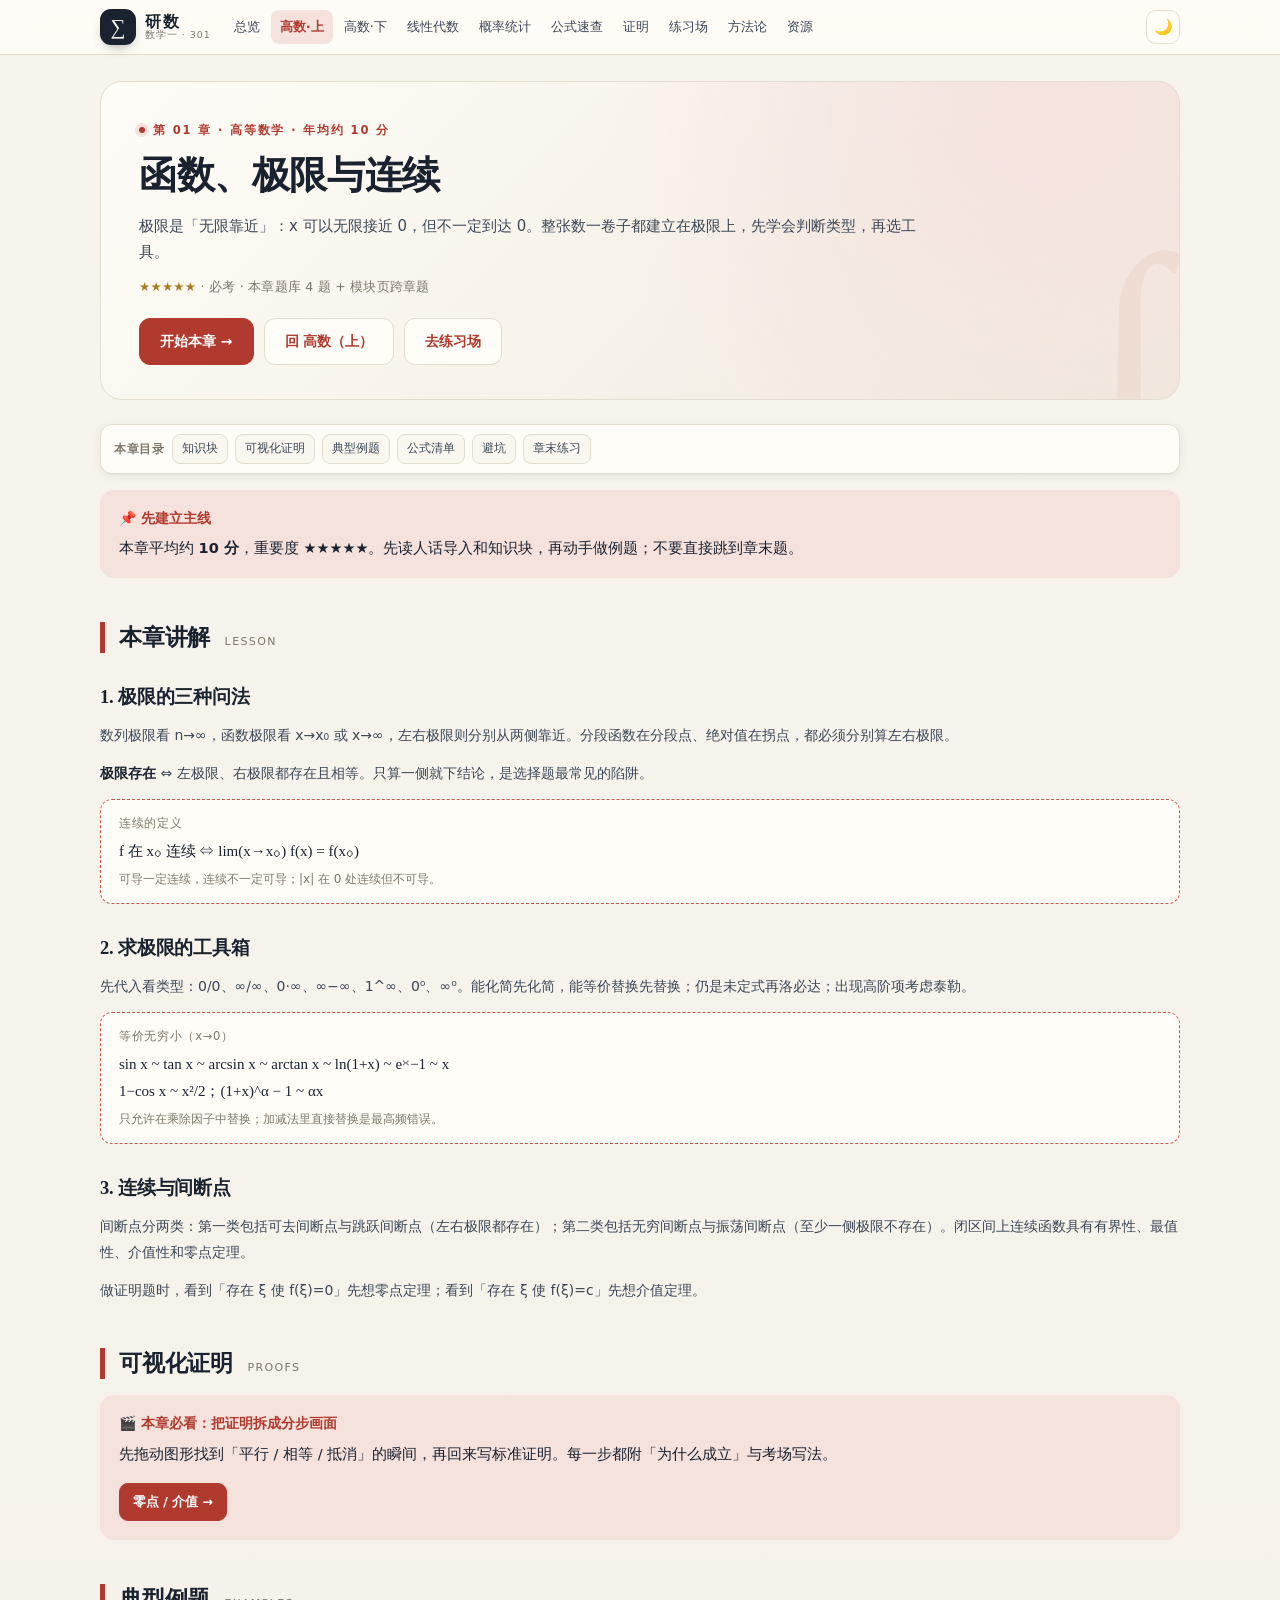
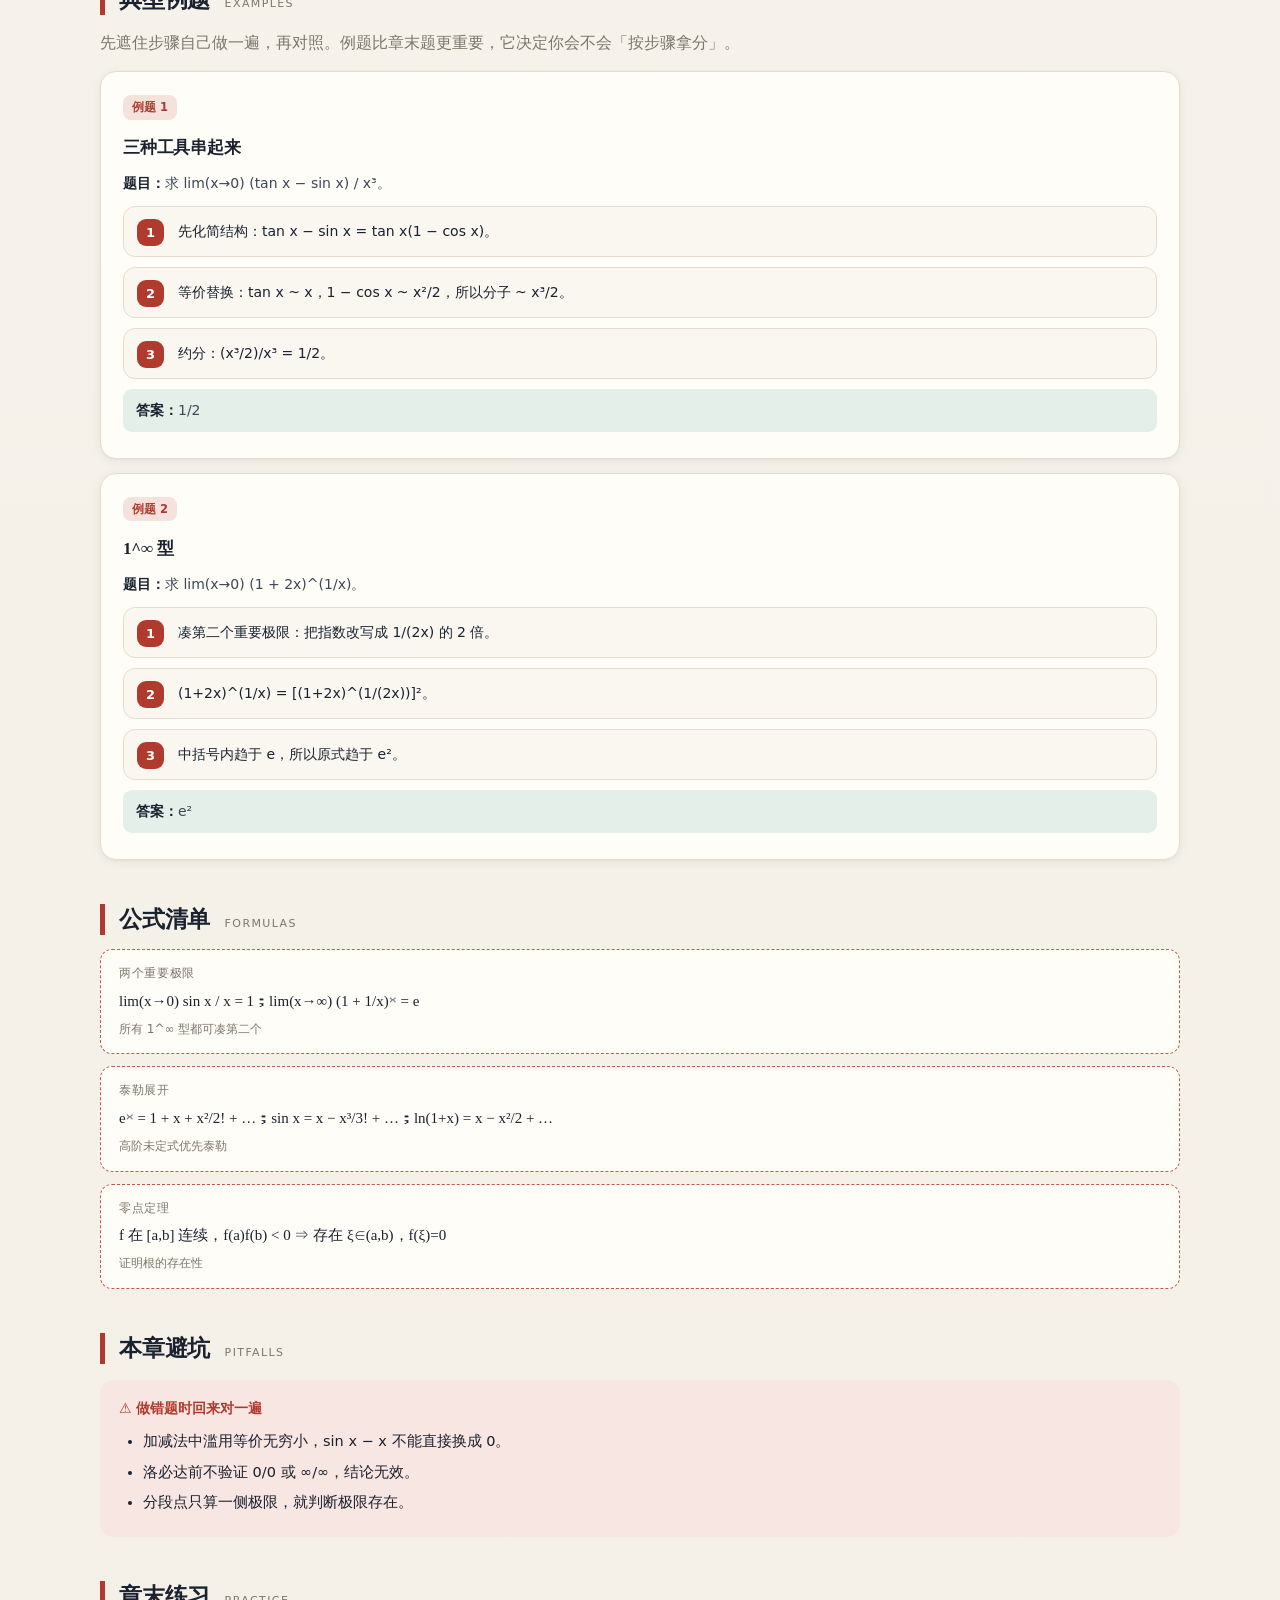
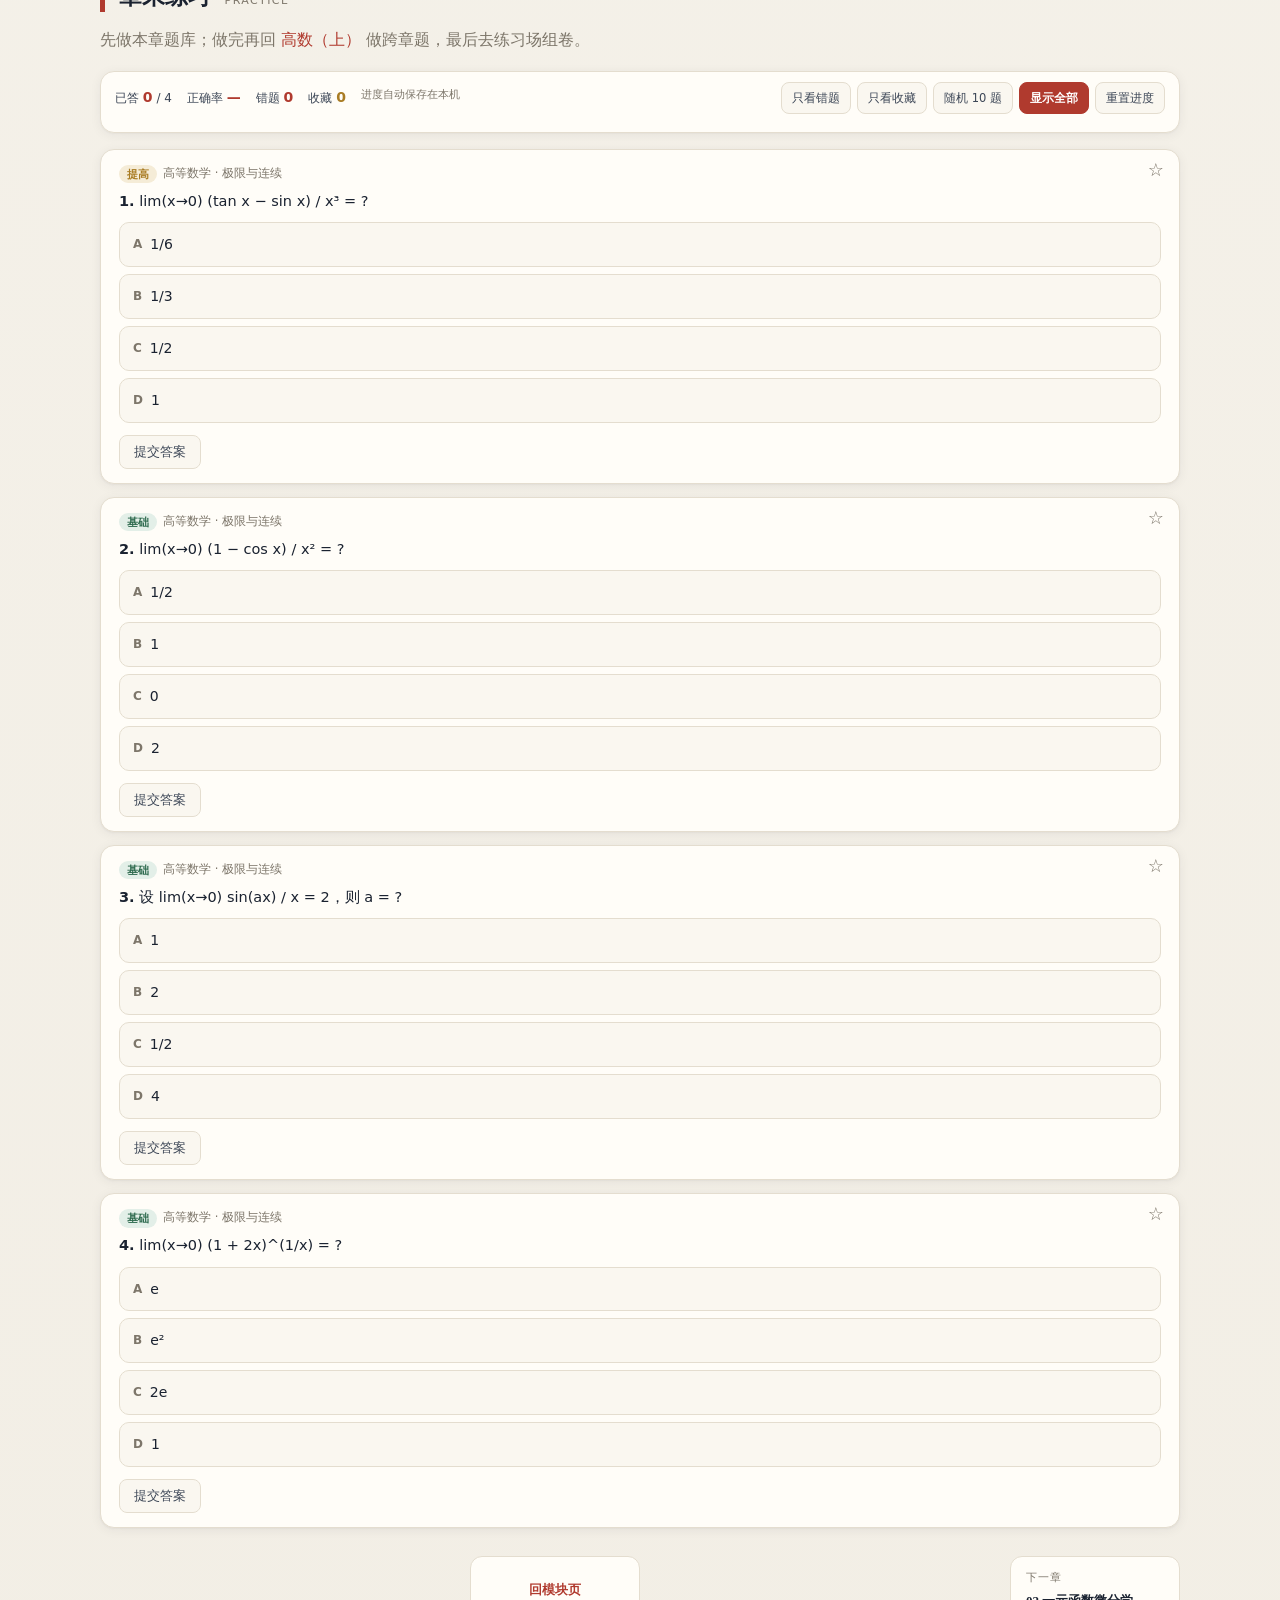
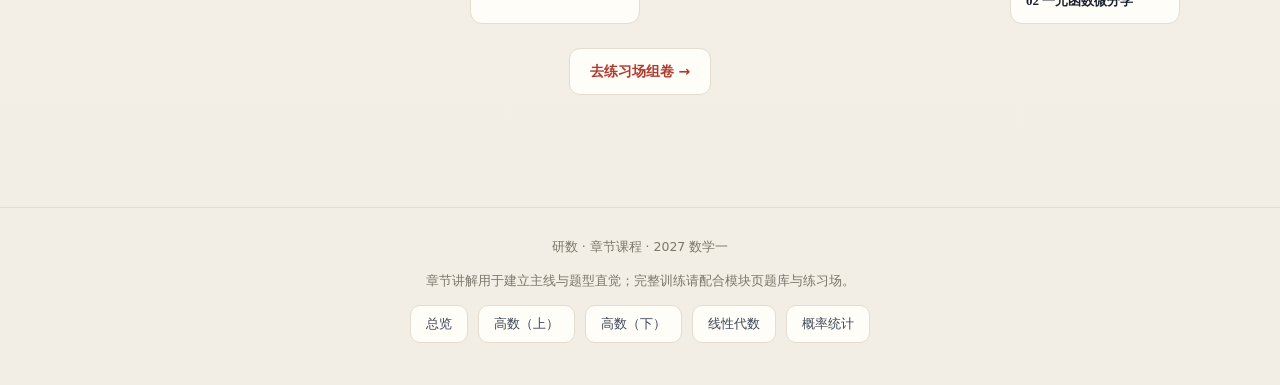
==== commit 1195f73b: "feat: 新增 10 个可视化证明、14 题交互题解与 80 分路线 - 可视化证明播放器：零点/介值、罗尔、拉格朗日、柯西、泰勒、积分中值、变上限积分、格林、施密特、实对称对角化；47 步、8 种" ====
--- a/chapter.html
+++ b/chapter.html
@@ -20,6 +20,7 @@
     <a href="xiandai.html">线性代数</a>
     <a href="gailv.html">概率统计</a>
     <a href="formulas.html">公式速查</a>
+    <a href="proof.html">证明</a>
     <a href="practice.html">练习场</a>
     <a href="method.html">方法论</a>
     <a href="resources.html">资源</a>
@@ -44,7 +45,10 @@
 <script src="assets/chapters/xiandai.js"></script>
 <script src="assets/chapters/gailv.js"></script>
 <script src="assets/bank.js"></script>
+<script src="assets/proof-data.js"></script>
 <script src="assets/chapter.js"></script>
+<script src="assets/solution-data.js"></script>
+<script src="assets/solution-coach.js"></script>
 <script src="assets/app.js"></script>
 </body>
 </html>
--- a/assets/style.css
+++ b/assets/style.css
@@ -494,6 +494,103 @@
   .lab .lab-ctrl input[type=range]{width:100px}
   .hero-actions .btn{padding:9px 14px;font-size:13px}
 }
+/* ── 可视化证明播放器 ── */
+.proof-tabs{display:flex;gap:8px;flex-wrap:wrap;margin:18px 0}
+.proof-tab{border:1px solid var(--line);background:var(--card);color:var(--ink-2);border-radius:10px;padding:7px 13px;font-size:12.5px;transition:.15s;text-align:left;line-height:1.4}
+.proof-tab:hover{border-color:var(--brand);color:var(--brand)}
+.proof-tab.on{background:var(--brand);border-color:var(--brand);color:#fff;font-weight:700}
+.proof-tab small{display:block;font-size:10px;opacity:.72;letter-spacing:.04em}
+.proof-card{background:var(--card);border:1px solid var(--line);border-radius:18px;padding:22px 24px;box-shadow:var(--shadow);margin:18px 0}
+.proof-head{display:flex;justify-content:space-between;gap:16px;align-items:flex-start;flex-wrap:wrap;margin-bottom:10px}
+.proof-head h2{font-size:25px;line-height:1.35;margin:2px 0 5px}
+.proof-head .proof-goal{font-size:13.5px;color:var(--ink-2);max-width:70ch;margin:0}
+.proof-tag{font-size:10.5px;letter-spacing:.12em;color:var(--brand);font-weight:700;text-transform:uppercase}
+.proof-stage{background:var(--card-2);border:1px solid var(--line);border-radius:14px;padding:10px;margin:12px 0}
+.proof-canvas{width:100%;height:clamp(240px,40vw,380px);display:block;border-radius:9px}
+.proof-controls{display:flex;align-items:center;gap:8px;flex-wrap:wrap;margin-top:10px;font-size:12.5px}
+.proof-controls button{border:1px solid var(--line);background:var(--card);color:var(--ink-2);border-radius:8px;padding:6px 12px;transition:.15s}
+.proof-controls button:hover{border-color:var(--brand);color:var(--brand)}
+.proof-controls button.primary{background:var(--brand);border-color:var(--brand);color:#fff;font-weight:700}
+.proof-controls .proof-counter{margin-left:auto;font-family:var(--font-mono);font-size:12px;color:var(--ink-3)}
+.proof-slider{display:flex;align-items:center;gap:9px;background:var(--card);border:1px solid var(--line);border-radius:10px;padding:7px 12px;margin-top:10px;font-size:12.5px;color:var(--ink-2)}
+.proof-slider input[type=range]{flex:1;accent-color:var(--brand);min-width:120px}
+.proof-slider b{font-family:var(--font-mono);color:var(--brand);font-size:12.5px;min-width:52px;text-align:right}
+.proof-readout{font-family:var(--font-mono);font-size:11.5px;color:var(--ink-3);line-height:1.7;margin:8px 0 2px;min-height:20px;word-break:break-word}
+.proof-steps{display:grid;gap:8px;margin:18px 0}
+.proof-step{display:grid;grid-template-columns:30px 1fr;gap:10px;align-items:flex-start;text-align:left;border:1px solid var(--line);background:var(--card-2);border-radius:12px;padding:11px 14px;transition:.15s}
+.proof-step:hover{border-color:var(--brand-2)}
+.proof-step.on{border-color:var(--brand);background:var(--brand-soft);box-shadow:0 8px 20px -20px rgba(176,58,46,.8)}
+.proof-step .ps-num{width:27px;height:27px;border-radius:9px;background:var(--card);border:1px solid var(--line);color:var(--ink-3);display:grid;place-items:center;font-weight:800;font-size:12.5px}
+.proof-step.on .ps-num{background:var(--brand);border-color:var(--brand);color:#fff}
+.proof-step .ps-name{font-size:14px;font-weight:700;color:var(--ink);line-height:1.55}
+.proof-step .ps-math{font-family:var(--font-mono);font-size:12px;color:var(--ink-2);margin-top:3px;line-height:1.65;word-break:break-word}
+.proof-detail{border-left:4px solid var(--brand);background:var(--card-2);border-radius:0 12px 12px 0;padding:13px 17px;margin:14px 0}
+.proof-detail .pd-name{font-weight:700;font-size:15px;margin-bottom:4px}
+.proof-detail .pd-math{font-family:var(--font-mono);font-size:13px;color:var(--brand);margin-bottom:7px;line-height:1.7;word-break:break-word}
+.proof-why{background:var(--blue-soft);border-radius:10px;padding:10px 13px;font-size:13px;color:var(--ink-2);line-height:1.75}
+.proof-why b{color:var(--blue)}
+.proof-foot{display:grid;grid-template-columns:1fr;gap:12px;margin-top:14px}
+@media (min-width:760px){.proof-foot{grid-template-columns:1fr 1fr}}
+.proof-box{border-radius:12px;padding:13px 16px;font-size:13px;line-height:1.75}
+.proof-box h4{font-size:13px;margin-bottom:5px;letter-spacing:.04em}
+.proof-box.takeaway{background:var(--green-soft);color:var(--ink-2)}
+.proof-box.takeaway h4{color:var(--green)}
+.proof-box.exam{background:var(--brand-soft);color:var(--ink-2)}
+.proof-box.exam h4{color:var(--brand)}
+.proof-box a{font-weight:700}
+
+/* ── 交互题解与错因诊断 ── */
+.quiz .btn-sol{border:1px solid var(--brand);background:var(--brand-soft);color:var(--brand);border-radius:8px;padding:5px 14px;font-size:12.5px;font-weight:700;transition:.15s}
+.quiz .btn-sol:hover{background:var(--brand);color:#fff}
+.quiz .q-sol{display:none;margin:0 18px 15px;border:1px solid var(--line);border-radius:13px;overflow:hidden;background:var(--card);scroll-margin-top:145px}
+.quiz .q-sol.show{display:block}
+.sol-head{background:linear-gradient(120deg,var(--brand-soft),var(--card-2));padding:10px 15px;font-size:12.5px;font-weight:700;color:var(--brand);display:flex;justify-content:space-between;gap:10px;flex-wrap:wrap;align-items:center}
+.sol-head span{font-size:10.5px;color:var(--ink-3);font-weight:500;letter-spacing:.05em}
+.sol-body{padding:13px 15px 15px}
+.sol-verdict{border-radius:10px;padding:10px 13px;font-size:13px;line-height:1.7;margin-bottom:11px}
+.sol-verdict.bad{background:var(--red-soft);color:var(--ink-2);border-left:4px solid var(--red)}
+.sol-verdict.bad b{color:var(--red)}
+.sol-verdict.good{background:var(--green-soft);color:var(--ink-2);border-left:4px solid var(--green)}
+.sol-verdict.good b{color:var(--green)}
+.sol-idea{font-size:13px;color:var(--ink-2);background:var(--accent-soft);border-radius:10px;padding:9px 13px;margin-bottom:12px;line-height:1.7}
+.sol-idea b{color:var(--accent)}
+.sol-steps{list-style:none;margin:0 0 12px;display:grid;gap:7px}
+.sol-step{display:grid;grid-template-columns:24px 1fr;gap:9px;font-size:13px;line-height:1.7;color:var(--ink-2);background:var(--card-2);border:1px solid var(--line);border-radius:10px;padding:9px 12px}
+.sol-step .ss-num{width:22px;height:22px;border-radius:7px;background:var(--brand);color:#fff;display:grid;place-items:center;font-size:11px;font-weight:800}
+.sol-step b{color:var(--ink)}
+.sol-step .ss-why{display:block;font-size:11.5px;color:var(--ink-3);margin-top:3px}
+.sol-step .ss-why::before{content:"为什么：";color:var(--blue);font-weight:700}
+.sol-check{font-size:12px;color:var(--ink-2);background:var(--blue-soft);border-radius:9px;padding:9px 12px;line-height:1.7;margin-bottom:12px}
+.sol-check b{color:var(--blue)}
+.sol-visual{background:var(--card-2);border:1px solid var(--line);border-radius:11px;padding:10px;margin-bottom:12px}
+.sol-visual canvas{width:100%;height:210px;display:block;border-radius:8px;background:var(--card)}
+.sol-visual .sv-ctrl{display:flex;align-items:center;gap:9px;margin-top:8px;font-size:11.5px;color:var(--ink-2)}
+.sol-visual .sv-ctrl input[type=range]{flex:1;accent-color:var(--brand);min-width:100px}
+.sol-visual .sv-ctrl b{font-family:var(--font-mono);color:var(--brand);min-width:64px;text-align:right}
+.sol-readout{font-size:11.5px;color:var(--ink-3);margin-top:6px;font-family:var(--font-mono);line-height:1.6}
+.sol-link{font-size:11.5px;color:var(--ink-3)}
+.sol-link a{font-weight:700}
+@media (max-width:520px){
+  .quiz .q-sol{margin:0 12px 13px}
+  .proof-card{padding:18px 15px}
+  .proof-head h2{font-size:21px}
+  .proof-controls .proof-counter{margin-left:0;flex-basis:100%}
+  .sol-body{padding:11px 12px 13px}
+}
+
+/* ── 80 分路线计分条 ── */
+.score-bars{display:grid;gap:9px;margin:14px 0 6px}
+.score-bar{display:grid;grid-template-columns:120px 1fr 100px;gap:10px;align-items:center;font-size:12.5px;color:var(--ink-2)}
+.score-bar .track{display:block;height:12px;background:var(--bg-soft);border:1px solid var(--line);border-radius:999px;overflow:hidden}
+.score-bar .fill{display:block;height:100%;background:linear-gradient(90deg,var(--brand),var(--accent));border-radius:999px}
+.score-bar b{font-family:var(--font-mono);font-size:12px;text-align:right;color:var(--brand)}
+@media (max-width:700px){
+  table.tbl{min-width:560px}
+}
+@media (max-width:560px){
+  .score-bar{grid-template-columns:86px 1fr 82px;font-size:11.5px}
+}
+
 @media (prefers-reduced-motion:reduce){
   html{scroll-behavior:auto}
   *,*::before,*::after{animation-duration:.001ms!important;transition-duration:.001ms!important}
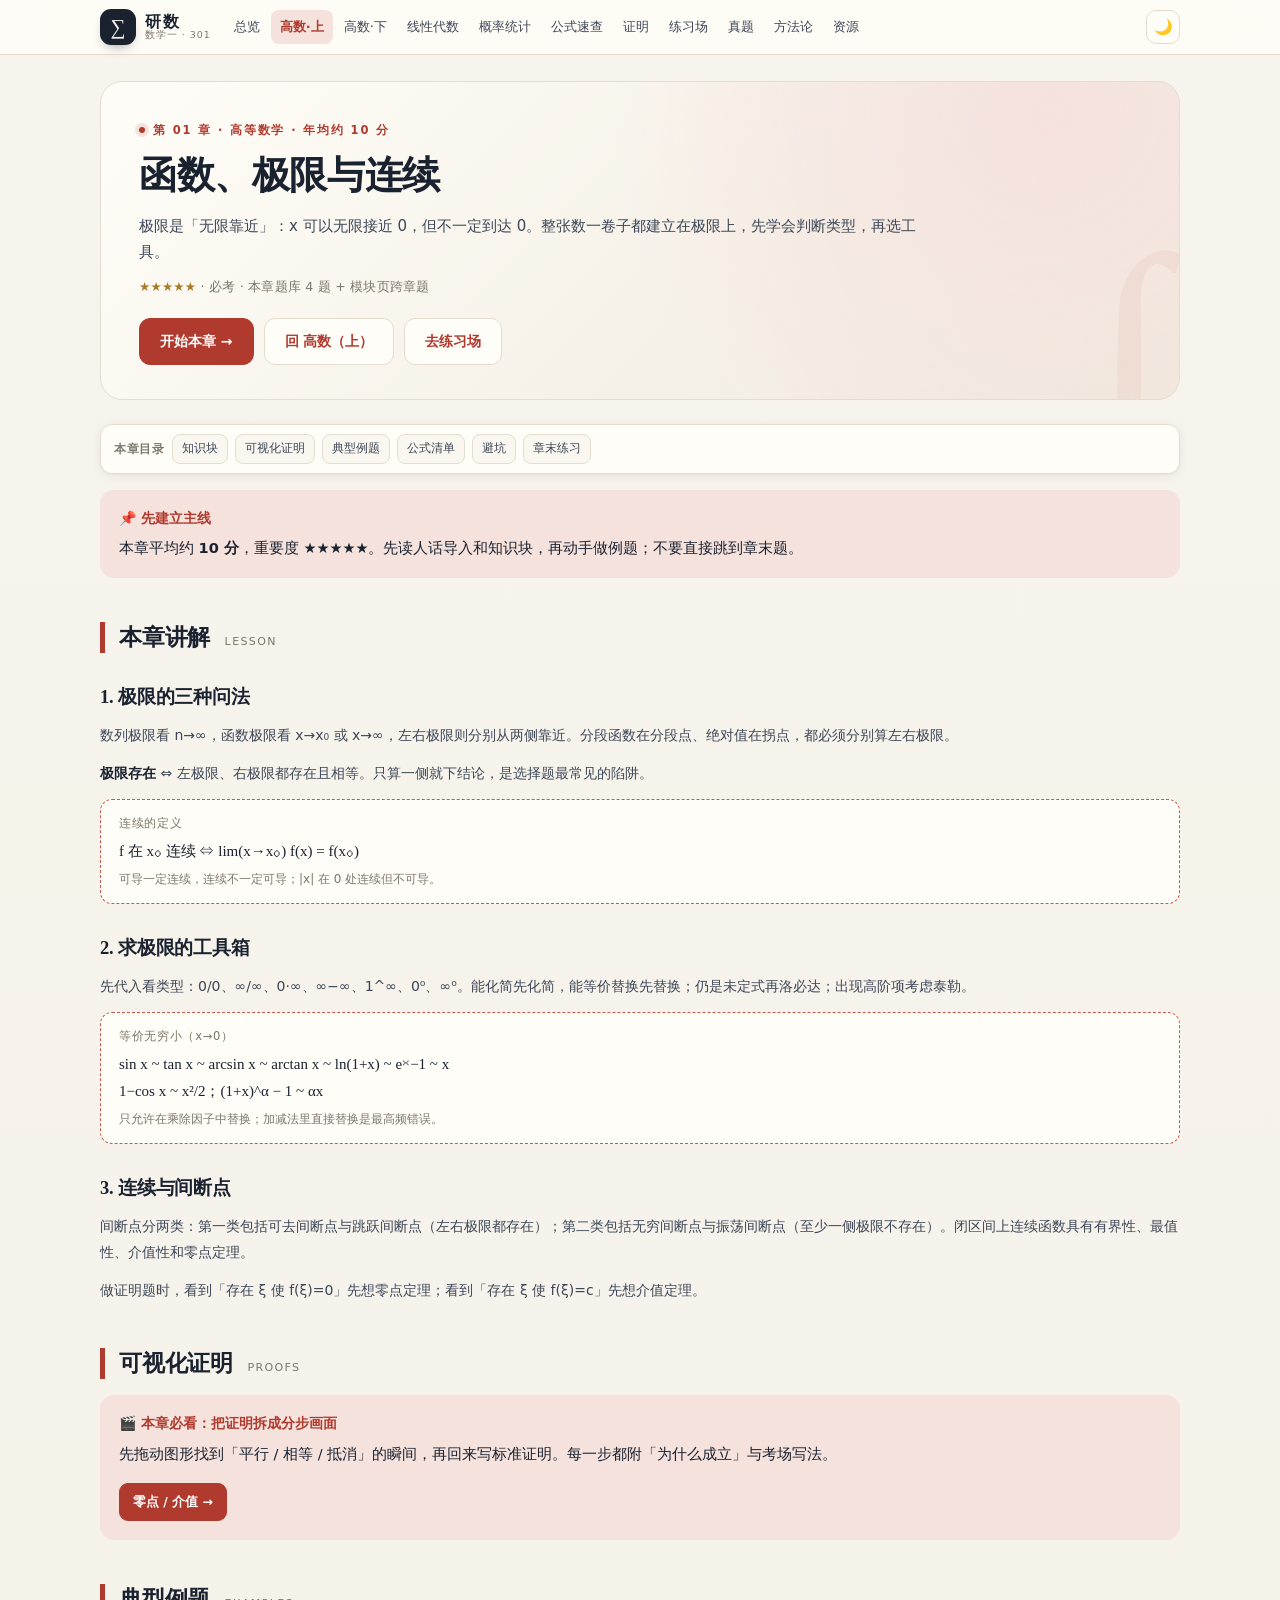
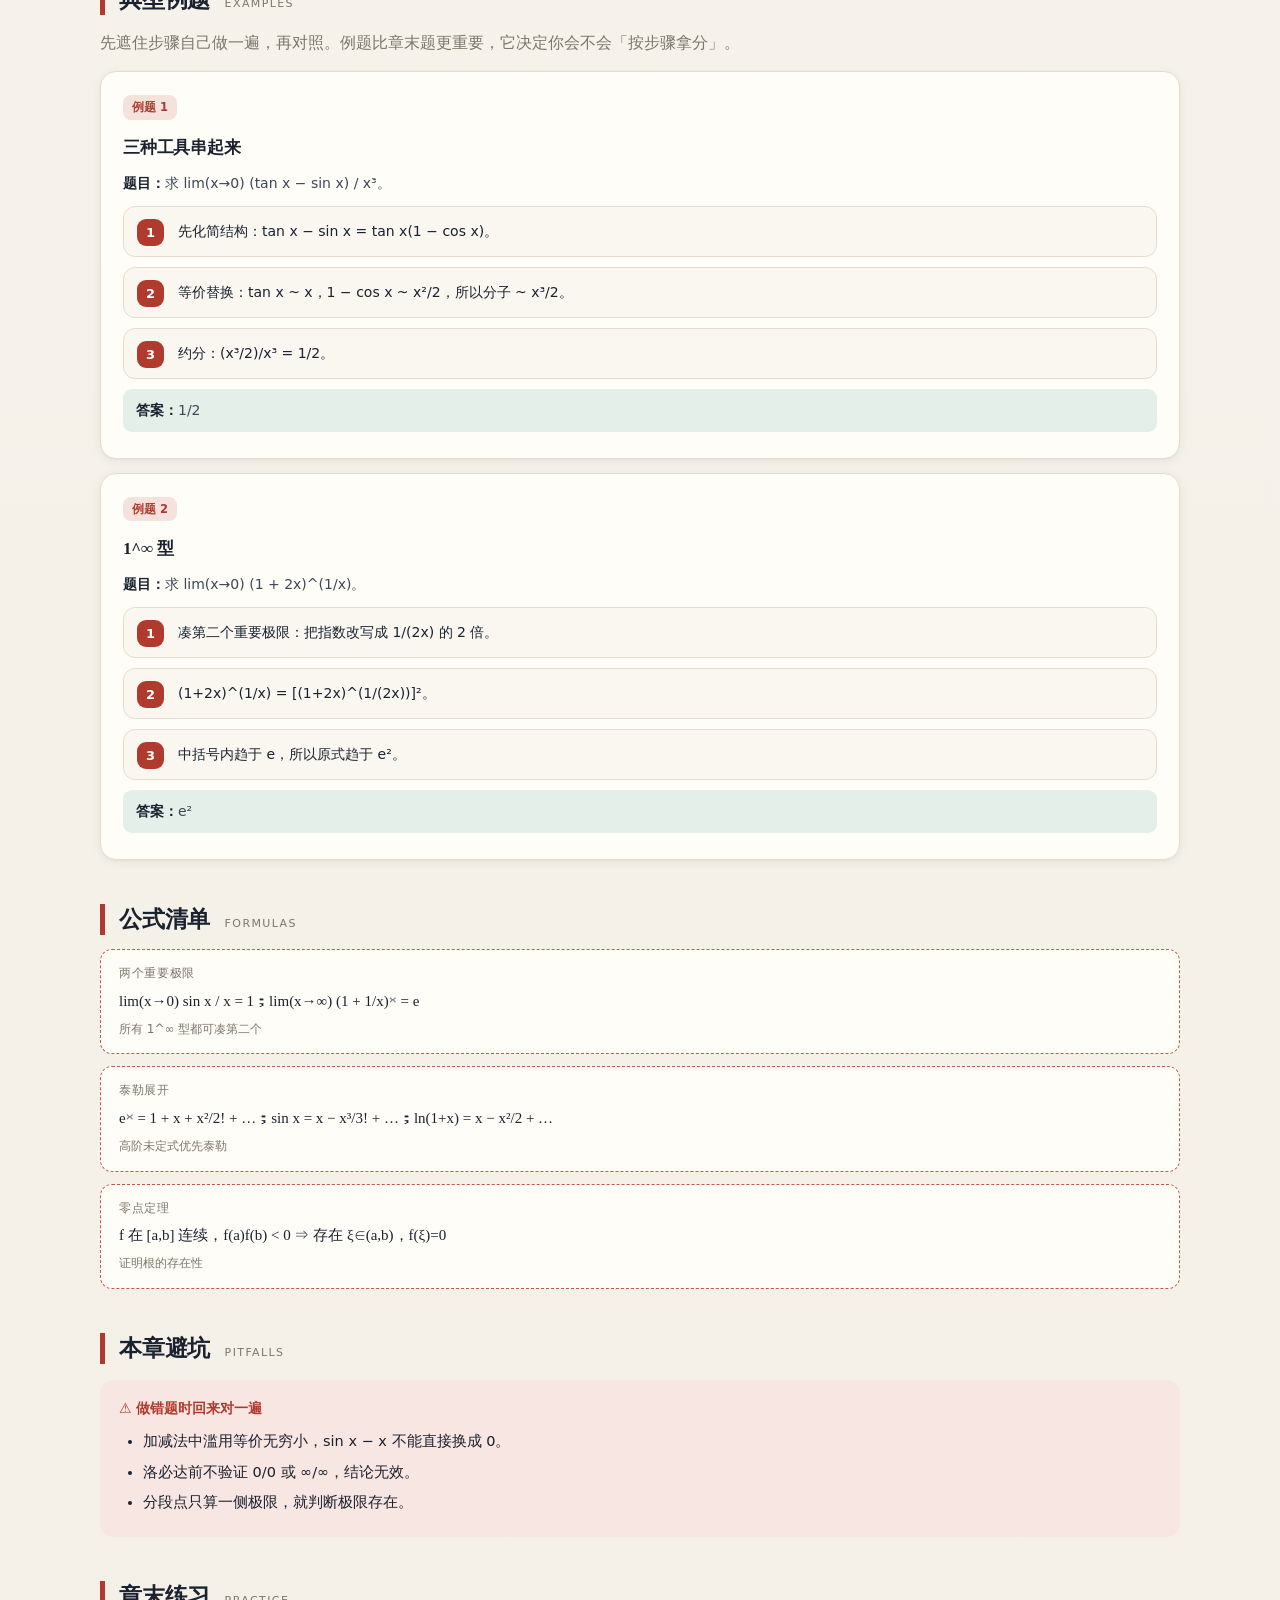
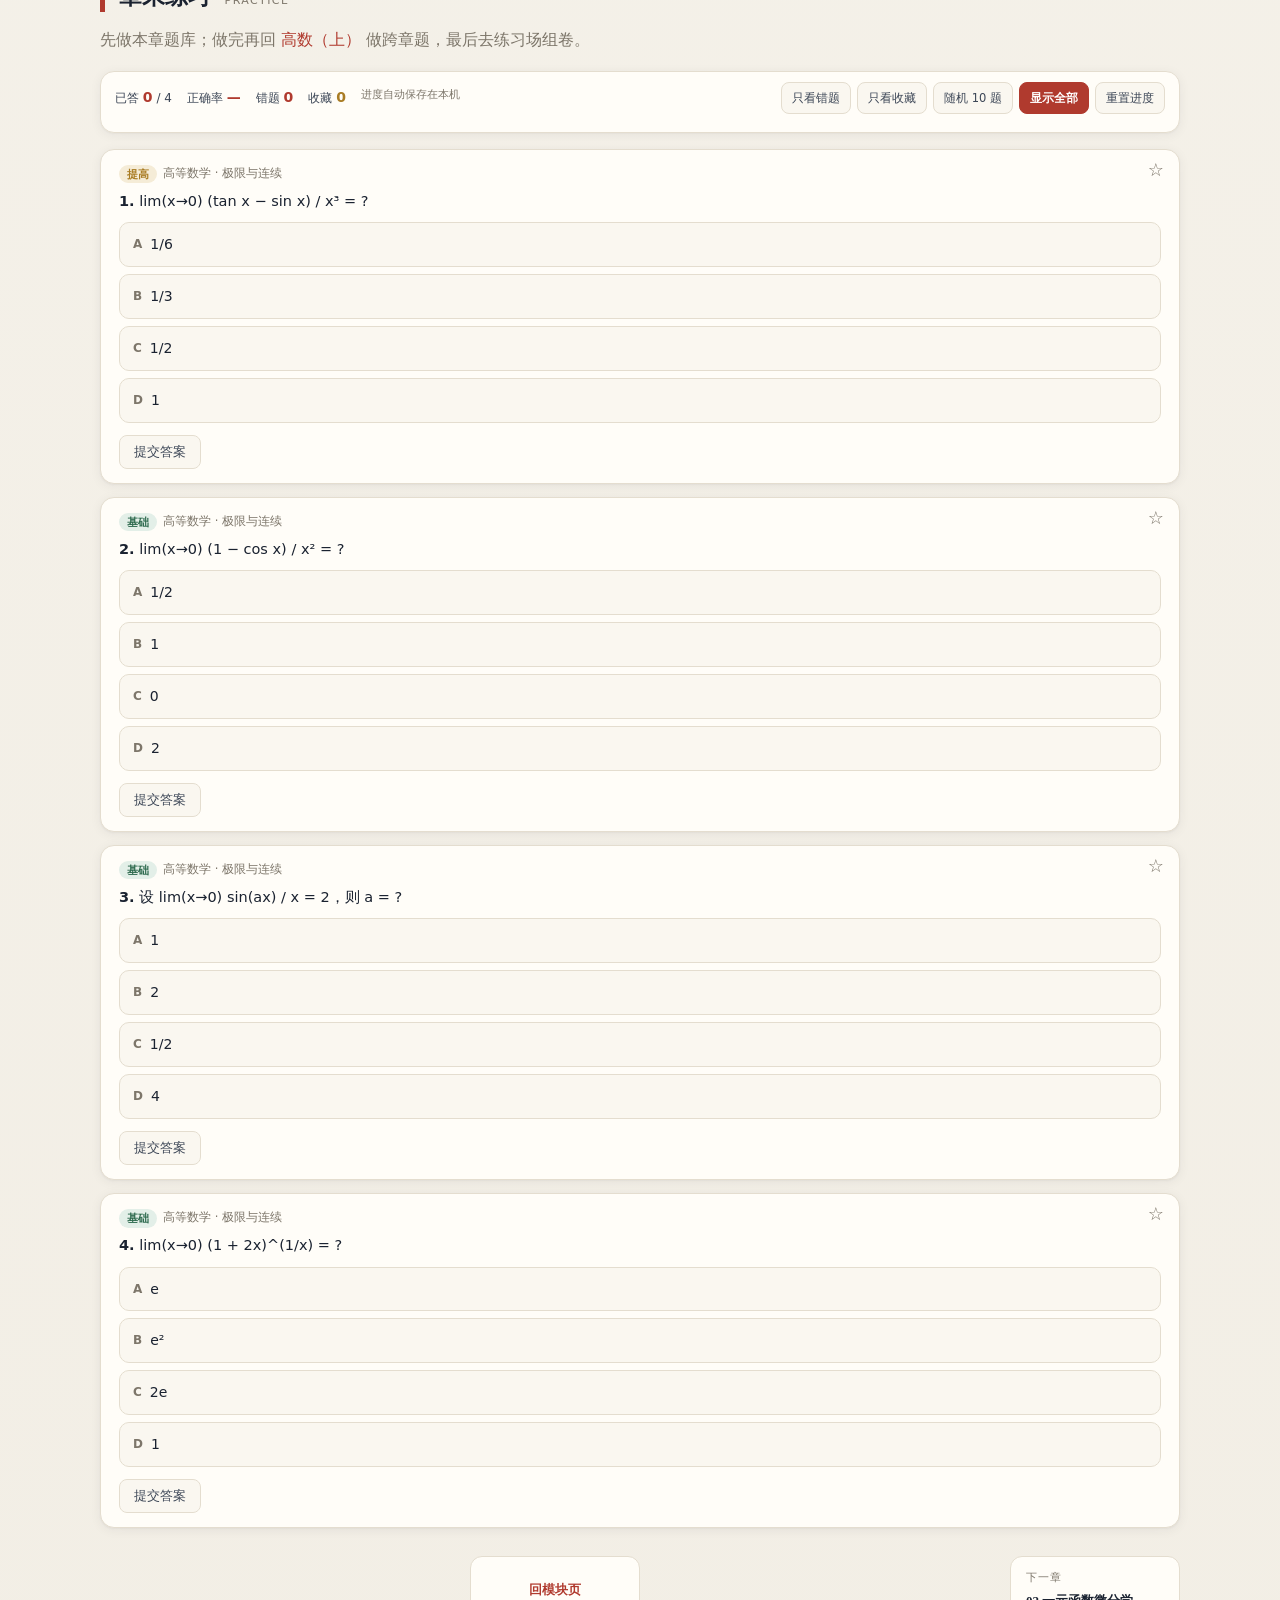
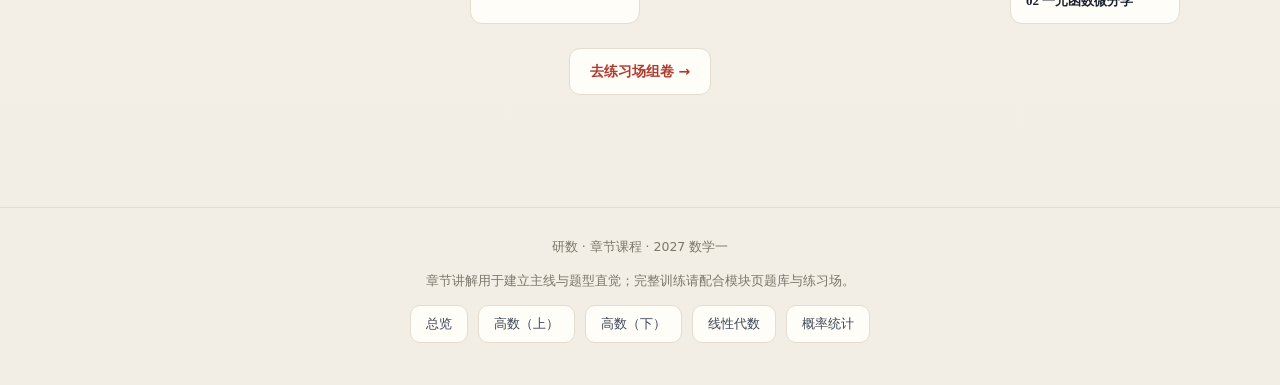
==== commit c3ebb4f1: "feat: 新增十年真题库 305 题，目标线改为 120/150 - 2016—2025 每年 15 题：2022 按公开文本卷题号改编，其余年份按当年考点与题型重写；另补 75 题同源补充，题库达" ====
--- a/chapter.html
+++ b/chapter.html
@@ -22,6 +22,7 @@
     <a href="formulas.html">公式速查</a>
     <a href="proof.html">证明</a>
     <a href="practice.html">练习场</a>
+    <a href="practice.html#real">真题</a>
     <a href="method.html">方法论</a>
     <a href="resources.html">资源</a>
   </div>
--- a/assets/style.css
+++ b/assets/style.css
@@ -53,6 +53,7 @@
   --code-bg:#222b36;
 }
 *{box-sizing:border-box;margin:0;padding:0}
+[hidden]{display:none!important}
 html{scroll-behavior:smooth;scroll-padding-top:118px}
 body{
   font-family:var(--font-sans);
@@ -337,7 +338,8 @@
 .review-card p{font-size:12.5px;color:var(--ink-2);margin:0;max-width:72ch}
 .review-card .diag-kicker{font-size:10px}
 .review-card b{color:var(--brand);font-size:15px}
-.review-actions{display:flex;gap:8px;flex-wrap:wrap;flex:none}
+.review-actions{display:flex;gap:8px;flex-wrap:wrap;flex:none;align-items:center}
+.real-select{border:1px solid var(--line);background:var(--card);color:var(--ink-2);border-radius:9px;padding:7px 10px;font-size:12.5px;max-width:130px}
 .review-card.has-due{border-color:var(--brand-2);background:linear-gradient(120deg,var(--brand-soft),var(--card))}
 .review-card.empty-flash{border-color:var(--accent)}
 @media (max-width:700px){
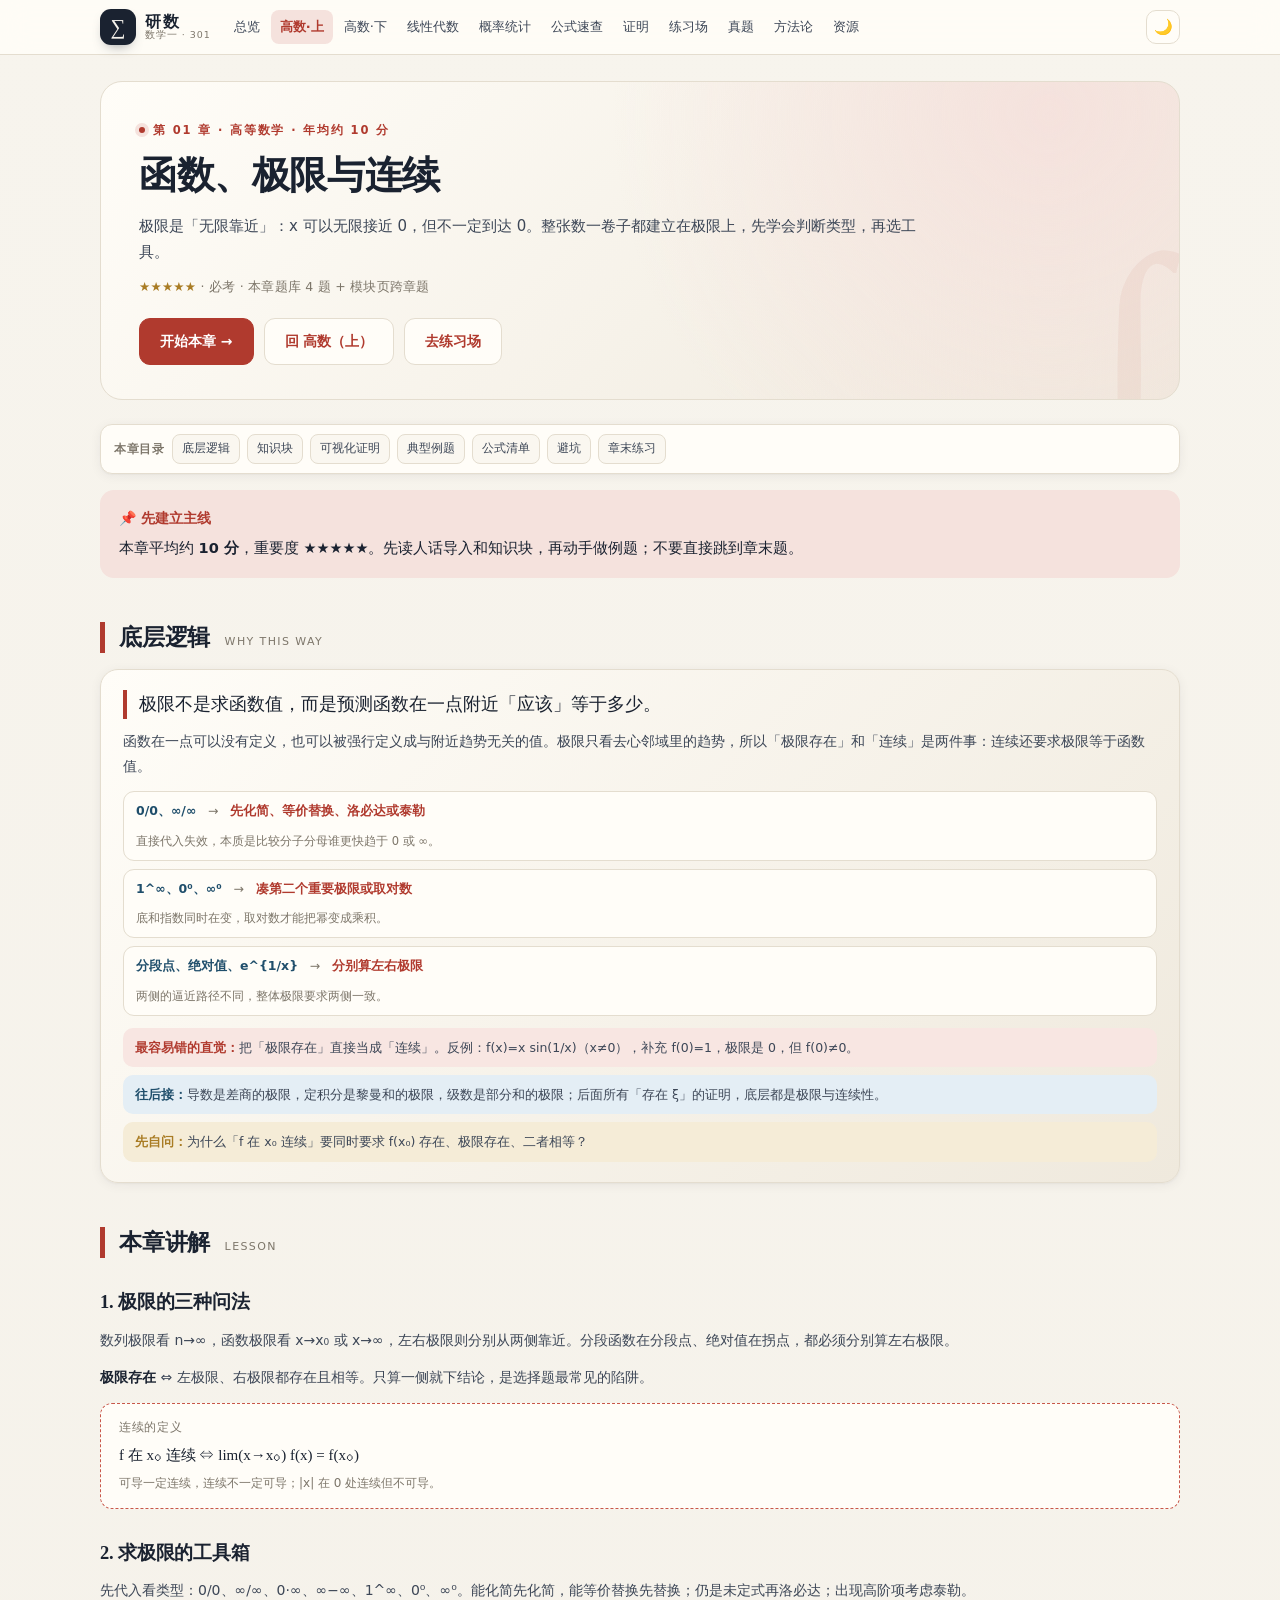
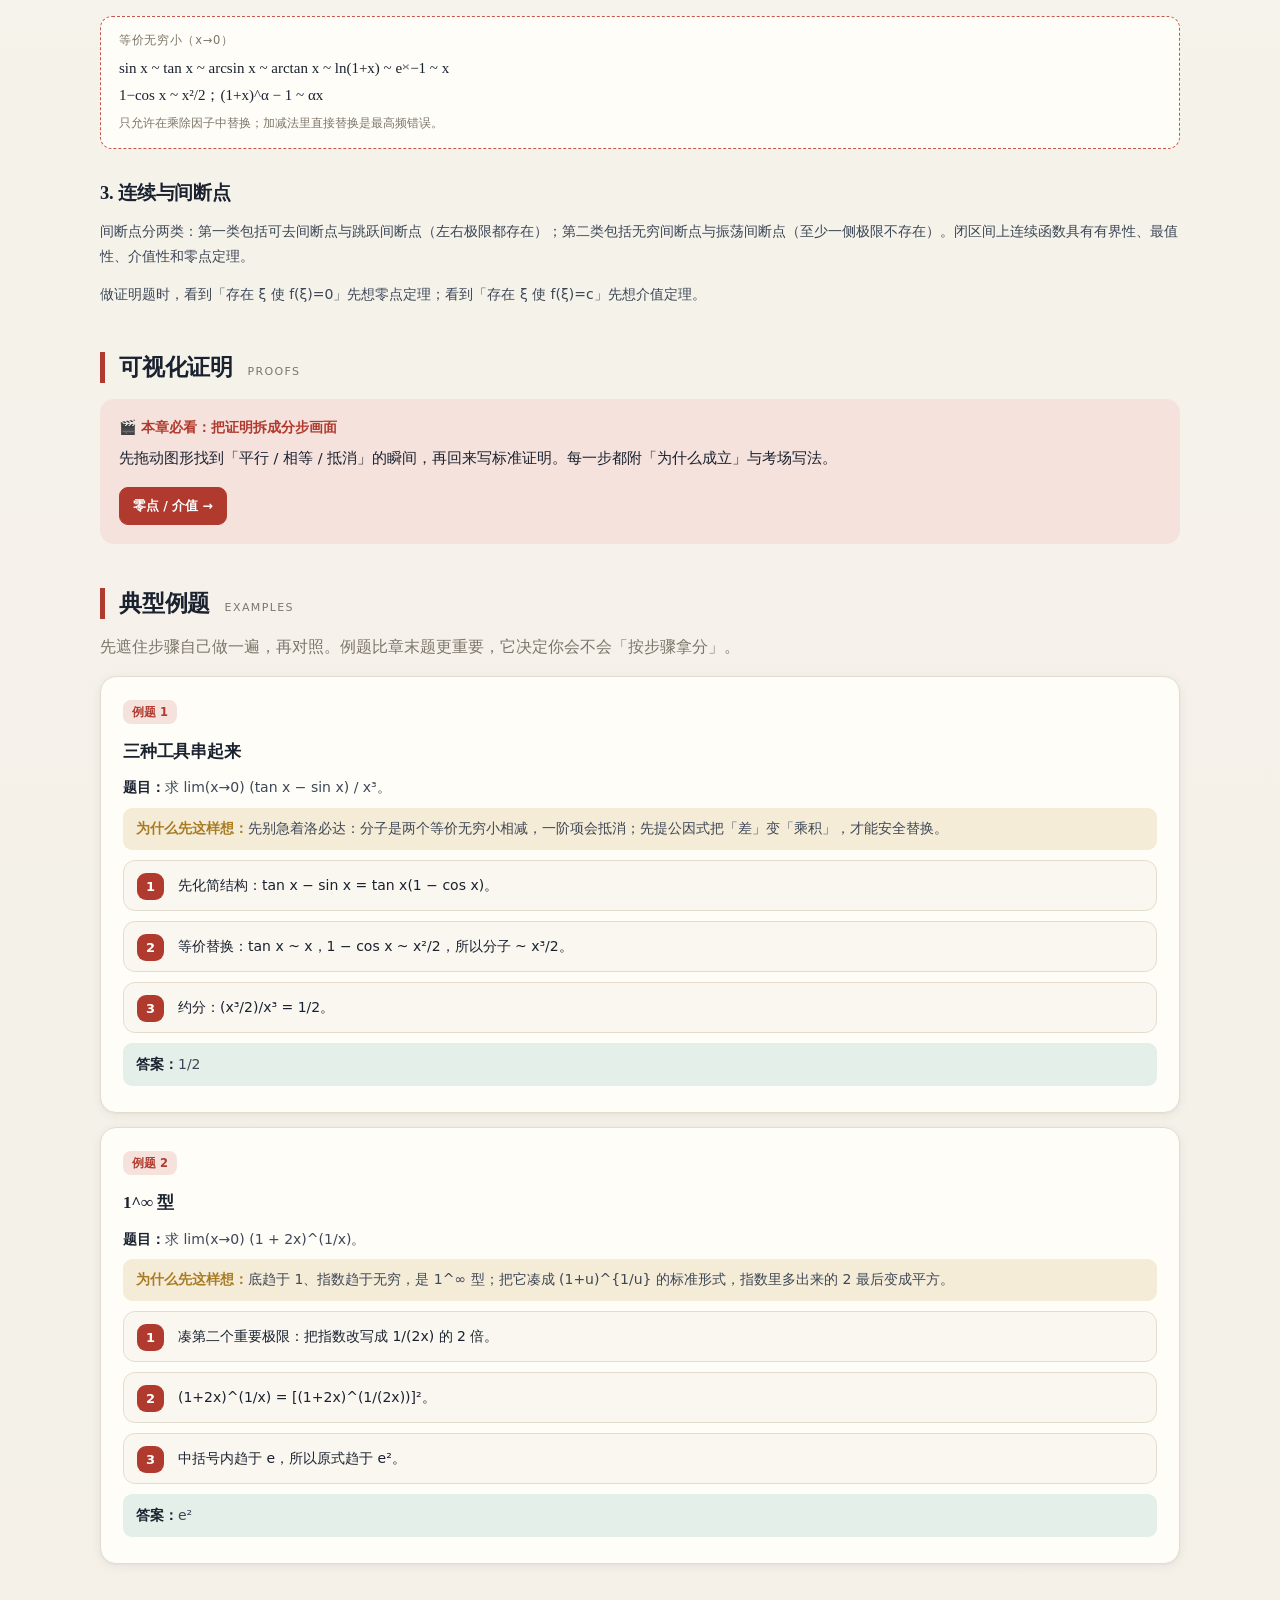
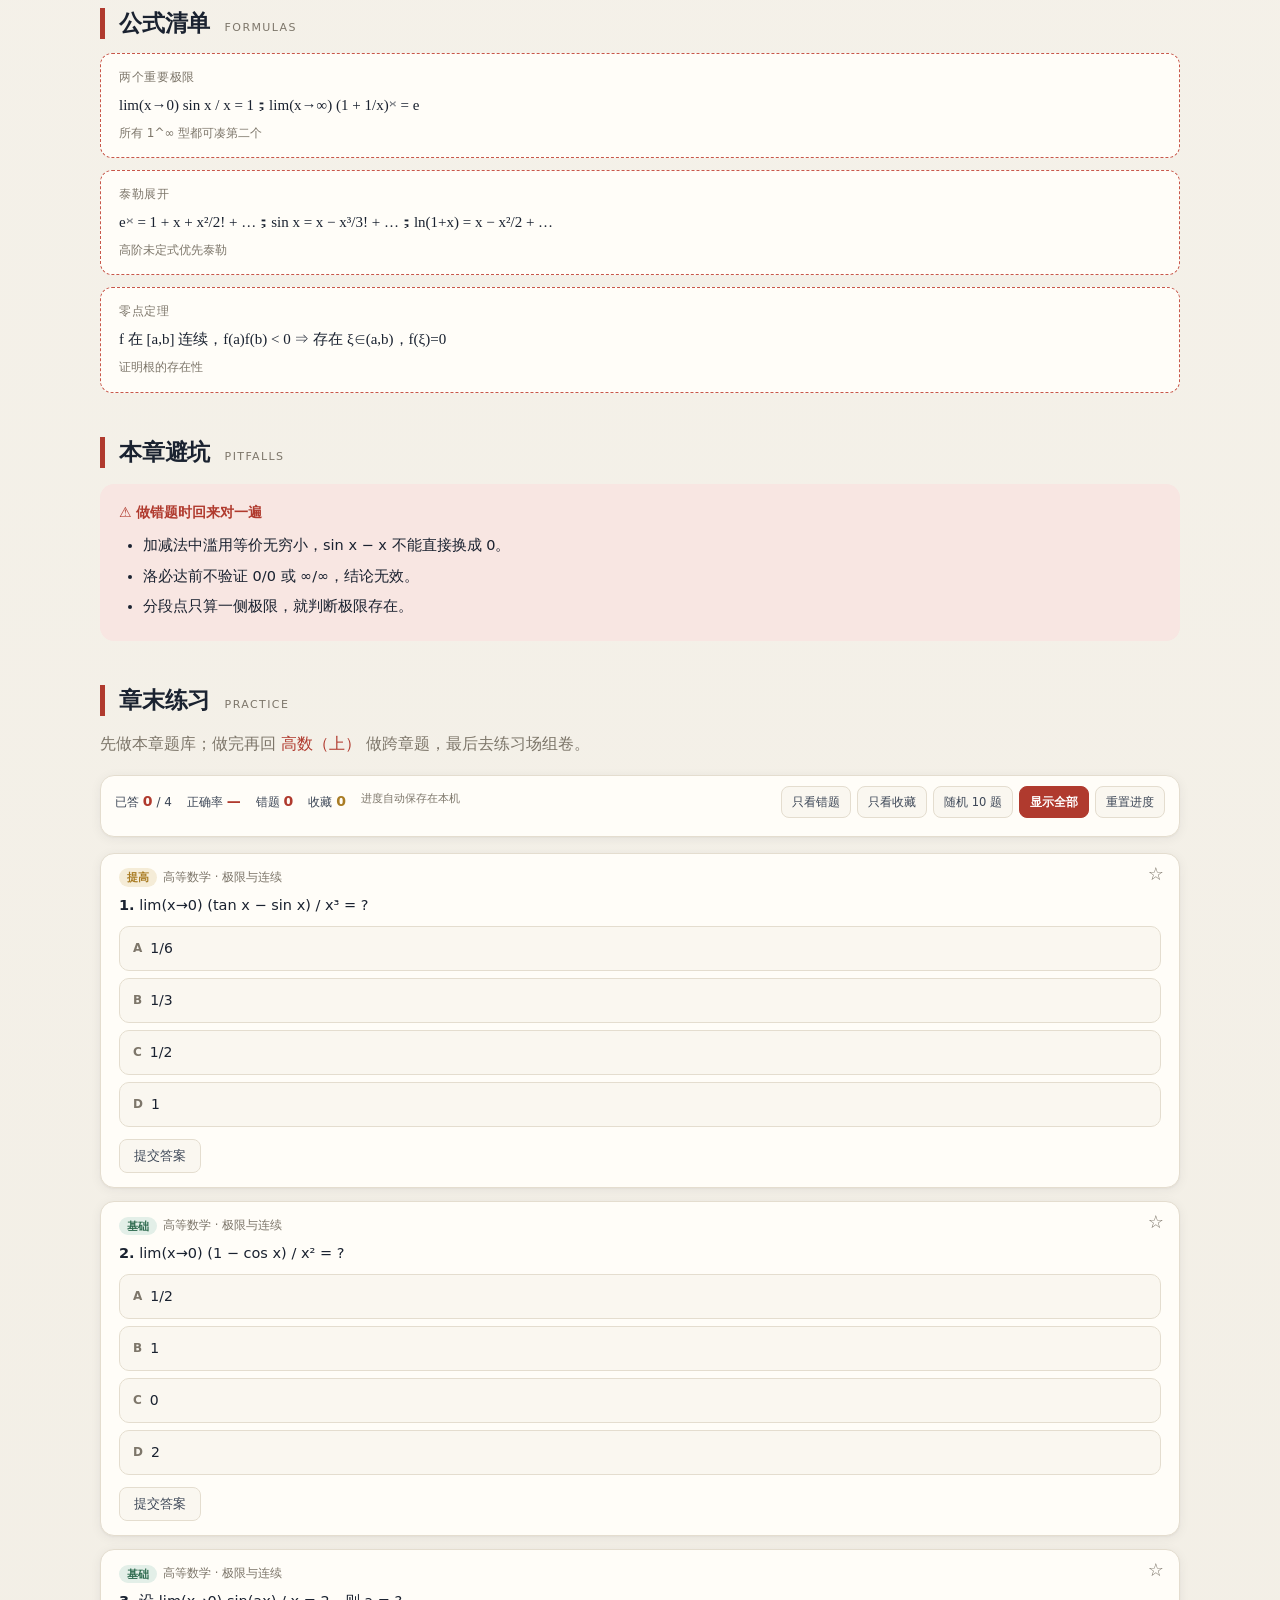
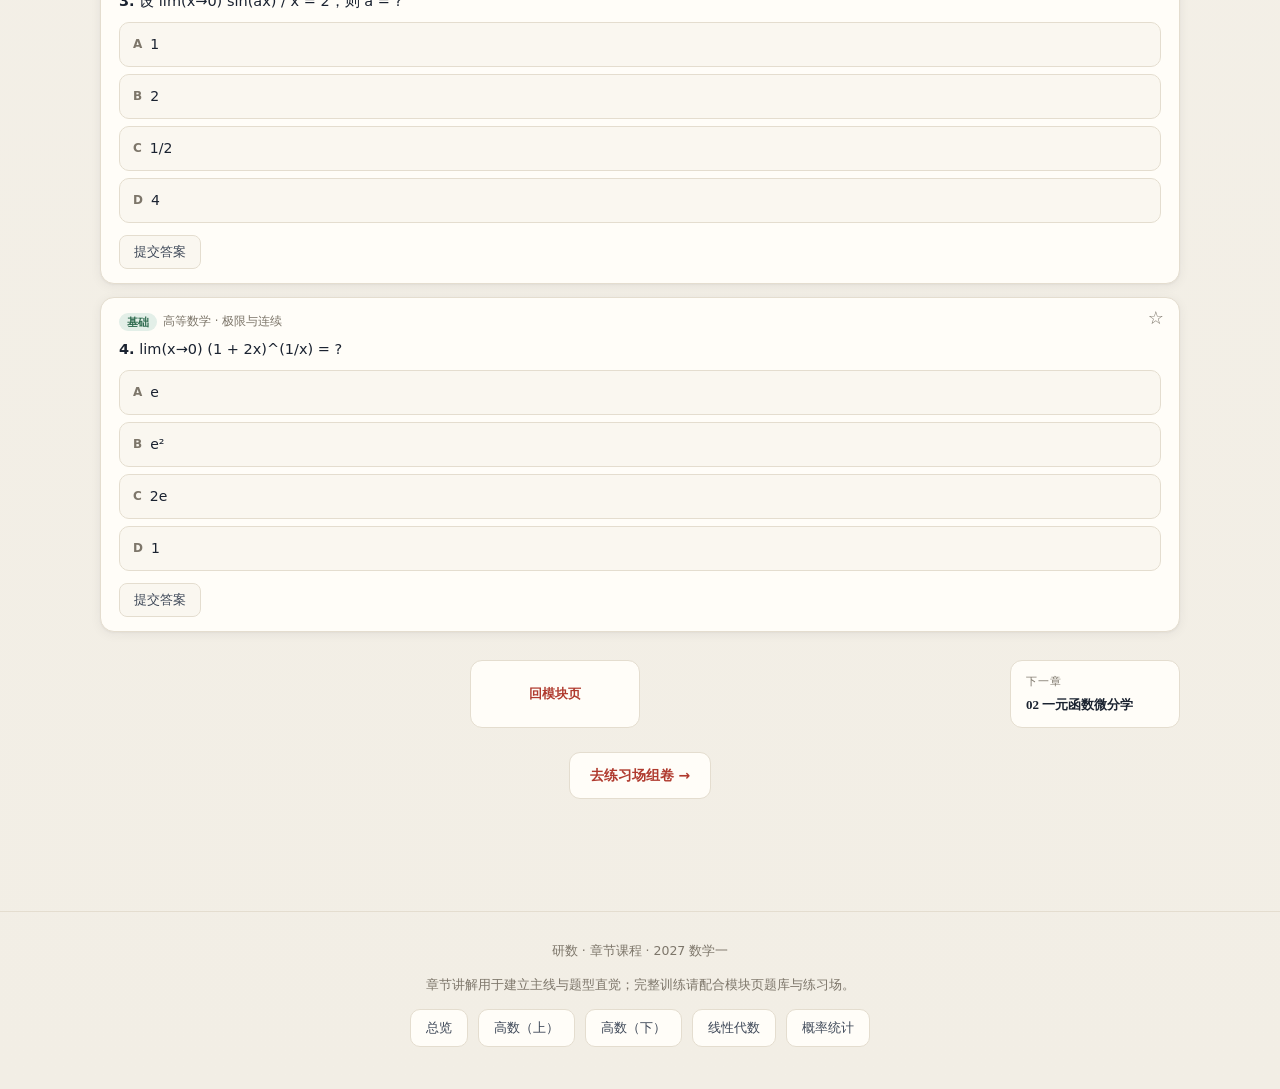
==== commit 65127f20: "feat: 新增 22 章底层逻辑与题解 why 层，错题先定位断点 - 22 章新增「底层逻辑」卡：本质、为什么、题目信号→方法、易错直觉、前后桥接、自问。 - 14 道精讲题新增「为什么这样想」：" ====
--- a/chapter.html
+++ b/chapter.html
@@ -47,8 +47,10 @@
 <script src="assets/chapters/gailv.js"></script>
 <script src="assets/bank.js"></script>
 <script src="assets/proof-data.js"></script>
+<script src="assets/reasoning-data.js"></script>
 <script src="assets/chapter.js"></script>
 <script src="assets/solution-data.js"></script>
+<script src="assets/solution-why.js"></script>
 <script src="assets/solution-coach.js"></script>
 <script src="assets/app.js"></script>
 </body>
--- a/assets/style.css
+++ b/assets/style.css
@@ -593,6 +593,50 @@
   .score-bar{grid-template-columns:86px 1fr 82px;font-size:11.5px}
 }
 
+/* ── 底层逻辑卡 ── */
+.logic-card{background:linear-gradient(135deg,var(--card),var(--bg-soft));border:1px solid var(--line);border-radius:18px;padding:20px 22px;box-shadow:var(--shadow);margin:16px 0}
+.logic-core{font-family:var(--font-serif);font-size:18px;line-height:1.6;color:var(--ink);border-left:4px solid var(--brand);padding-left:12px;margin-bottom:10px}
+.logic-why{font-size:13.5px;color:var(--ink-2);line-height:1.85;margin-bottom:12px}
+.logic-signals{display:grid;gap:8px;margin:12px 0}
+.logic-signal{display:grid;grid-template-columns:auto 18px 1fr;gap:8px;align-items:start;background:var(--card);border:1px solid var(--line);border-radius:11px;padding:9px 12px;font-size:12.5px;line-height:1.65}
+.logic-signal .cue{color:var(--blue);font-weight:700}
+.logic-signal .arrow{color:var(--ink-3);text-align:center}
+.logic-signal .move{color:var(--brand);font-weight:700}
+.logic-signal p{grid-column:1 / -1;margin:2px 0 0;color:var(--ink-3);font-size:11.5px}
+.logic-wrong,.logic-bridge,.logic-drill{border-radius:10px;padding:9px 12px;font-size:12.5px;line-height:1.7;margin-top:8px}
+.logic-wrong{background:var(--red-soft);color:var(--ink-2)}
+.logic-wrong b{color:var(--red)}
+.logic-bridge{background:var(--blue-soft);color:var(--ink-2)}
+.logic-bridge b{color:var(--blue)}
+.logic-drill{background:var(--accent-soft);color:var(--ink-2)}
+.logic-drill b{color:var(--accent)}
+.example-logic{background:var(--accent-soft);border-radius:9px;padding:9px 13px;font-size:13px;line-height:1.7;color:var(--ink-2);margin:8px 0}
+.example-logic b{color:var(--accent)}
+
+/* ── 题解「为什么这样想」与错因修复 ── */
+.sol-why{border:1px solid var(--line);border-radius:12px;background:var(--card-2);padding:12px 14px;margin-bottom:12px}
+.sol-why .wy-title{font-size:12px;font-weight:700;letter-spacing:.08em;color:var(--brand);margin-bottom:7px}
+.sol-why .wy-row{display:grid;grid-template-columns:82px 1fr;gap:8px;font-size:12.5px;line-height:1.7;padding:5px 0;border-top:1px dashed var(--line)}
+.sol-why .wy-row:first-of-type{border-top:none}
+.sol-why .wy-label{color:var(--ink-3);font-weight:700;font-size:11.5px}
+.sol-why .wy-text{color:var(--ink-2)}
+.sol-repair{background:var(--red-soft);border-left:4px solid var(--red);border-radius:0 10px 10px 0;padding:10px 13px;font-size:12.5px;line-height:1.75;color:var(--ink-2);margin-bottom:10px}
+.sol-repair b{color:var(--red)}
+.sol-transfer{background:var(--violet-soft);border-radius:10px;padding:9px 12px;font-size:12.5px;line-height:1.7;color:var(--ink-2);margin-bottom:10px}
+.sol-transfer b{color:var(--violet)}
+.quiz .q-reflect{display:none;margin:0 18px 15px;border:1px dashed var(--line);border-radius:12px;padding:12px 15px;background:var(--accent-soft);font-size:12.5px;line-height:1.75;color:var(--ink-2)}
+.quiz .q-reflect.show{display:block}
+.q-reflect b{color:var(--accent)}
+.q-reflect ol{margin:6px 0 8px 20px}
+.q-reflect li{margin-bottom:3px}
+.q-reflect a{font-weight:700}
+@media (max-width:520px){
+  .logic-card{padding:16px 15px}
+  .logic-core{font-size:16px}
+  .sol-why .wy-row{grid-template-columns:1fr;gap:2px}
+  .quiz .q-reflect{margin:0 12px 13px}
+}
+
 @media (prefers-reduced-motion:reduce){
   html{scroll-behavior:auto}
   *,*::before,*::after{animation-duration:.001ms!important;transition-duration:.001ms!important}
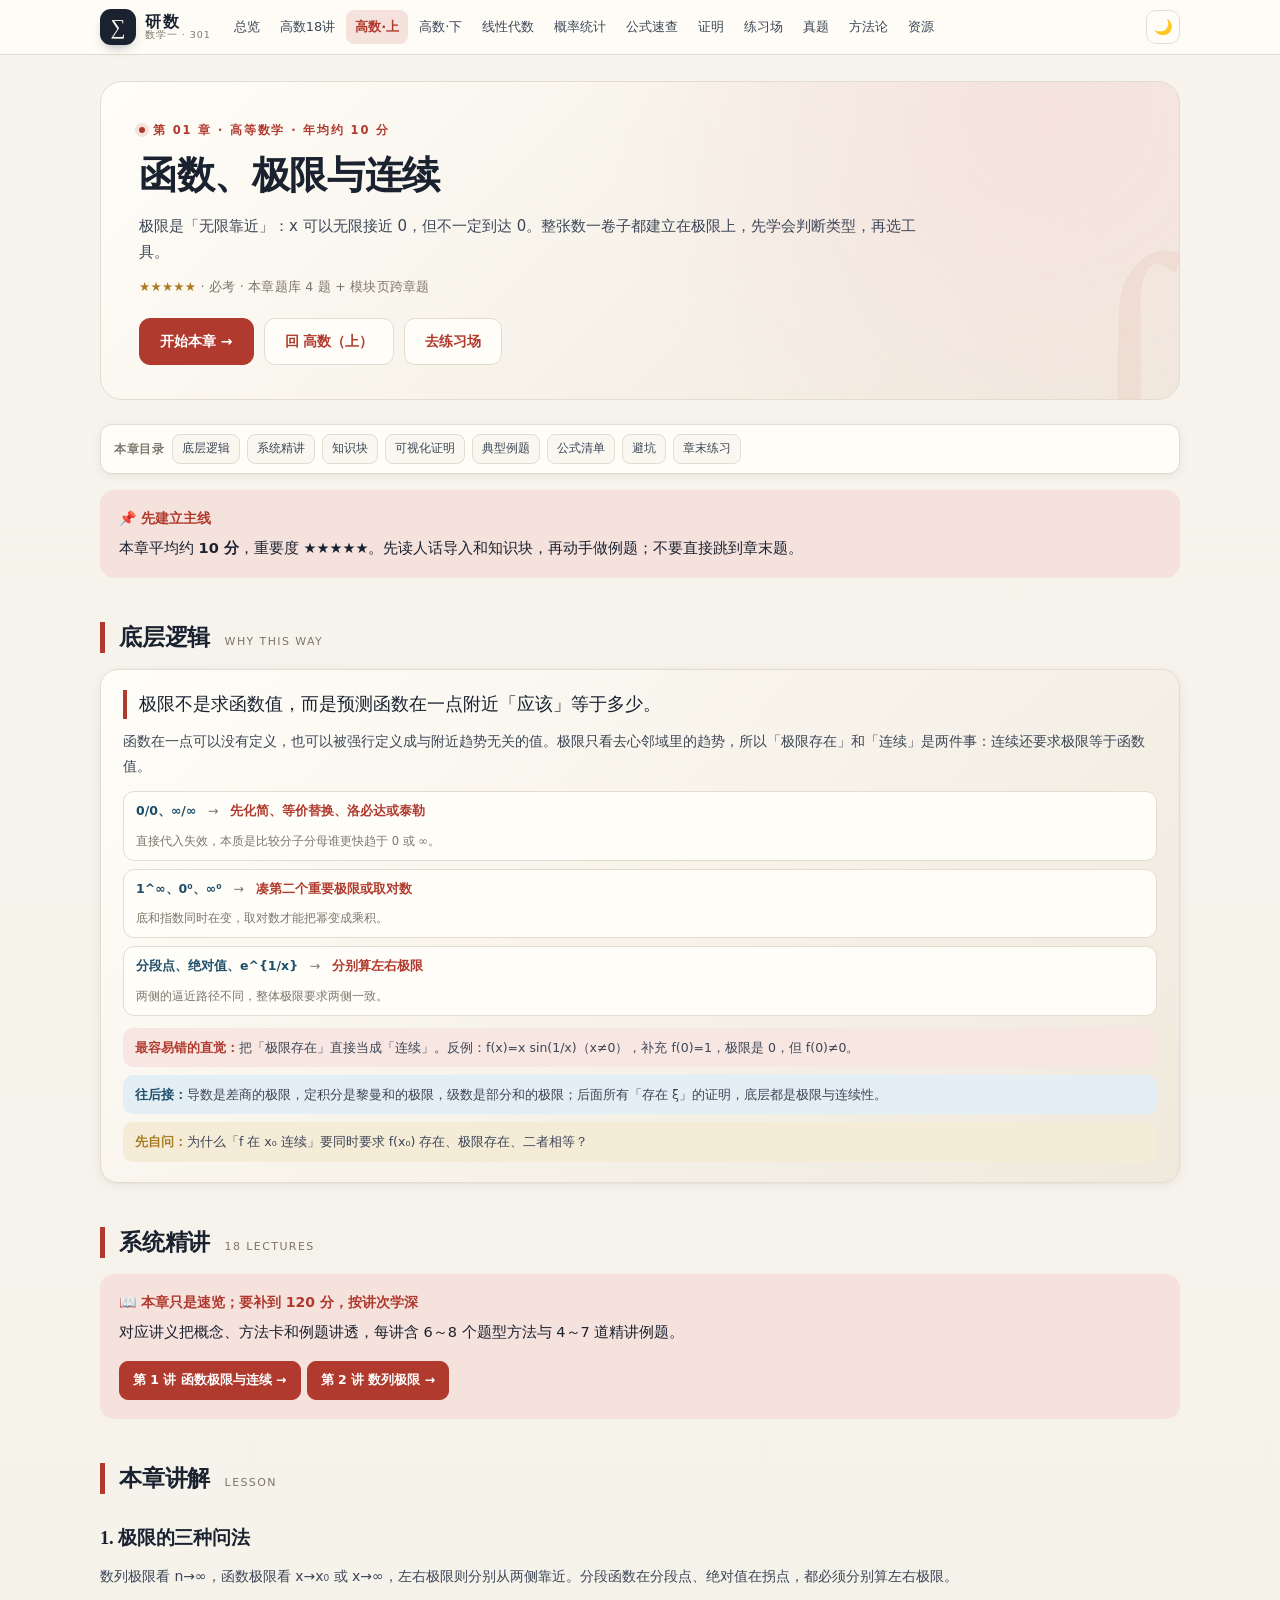
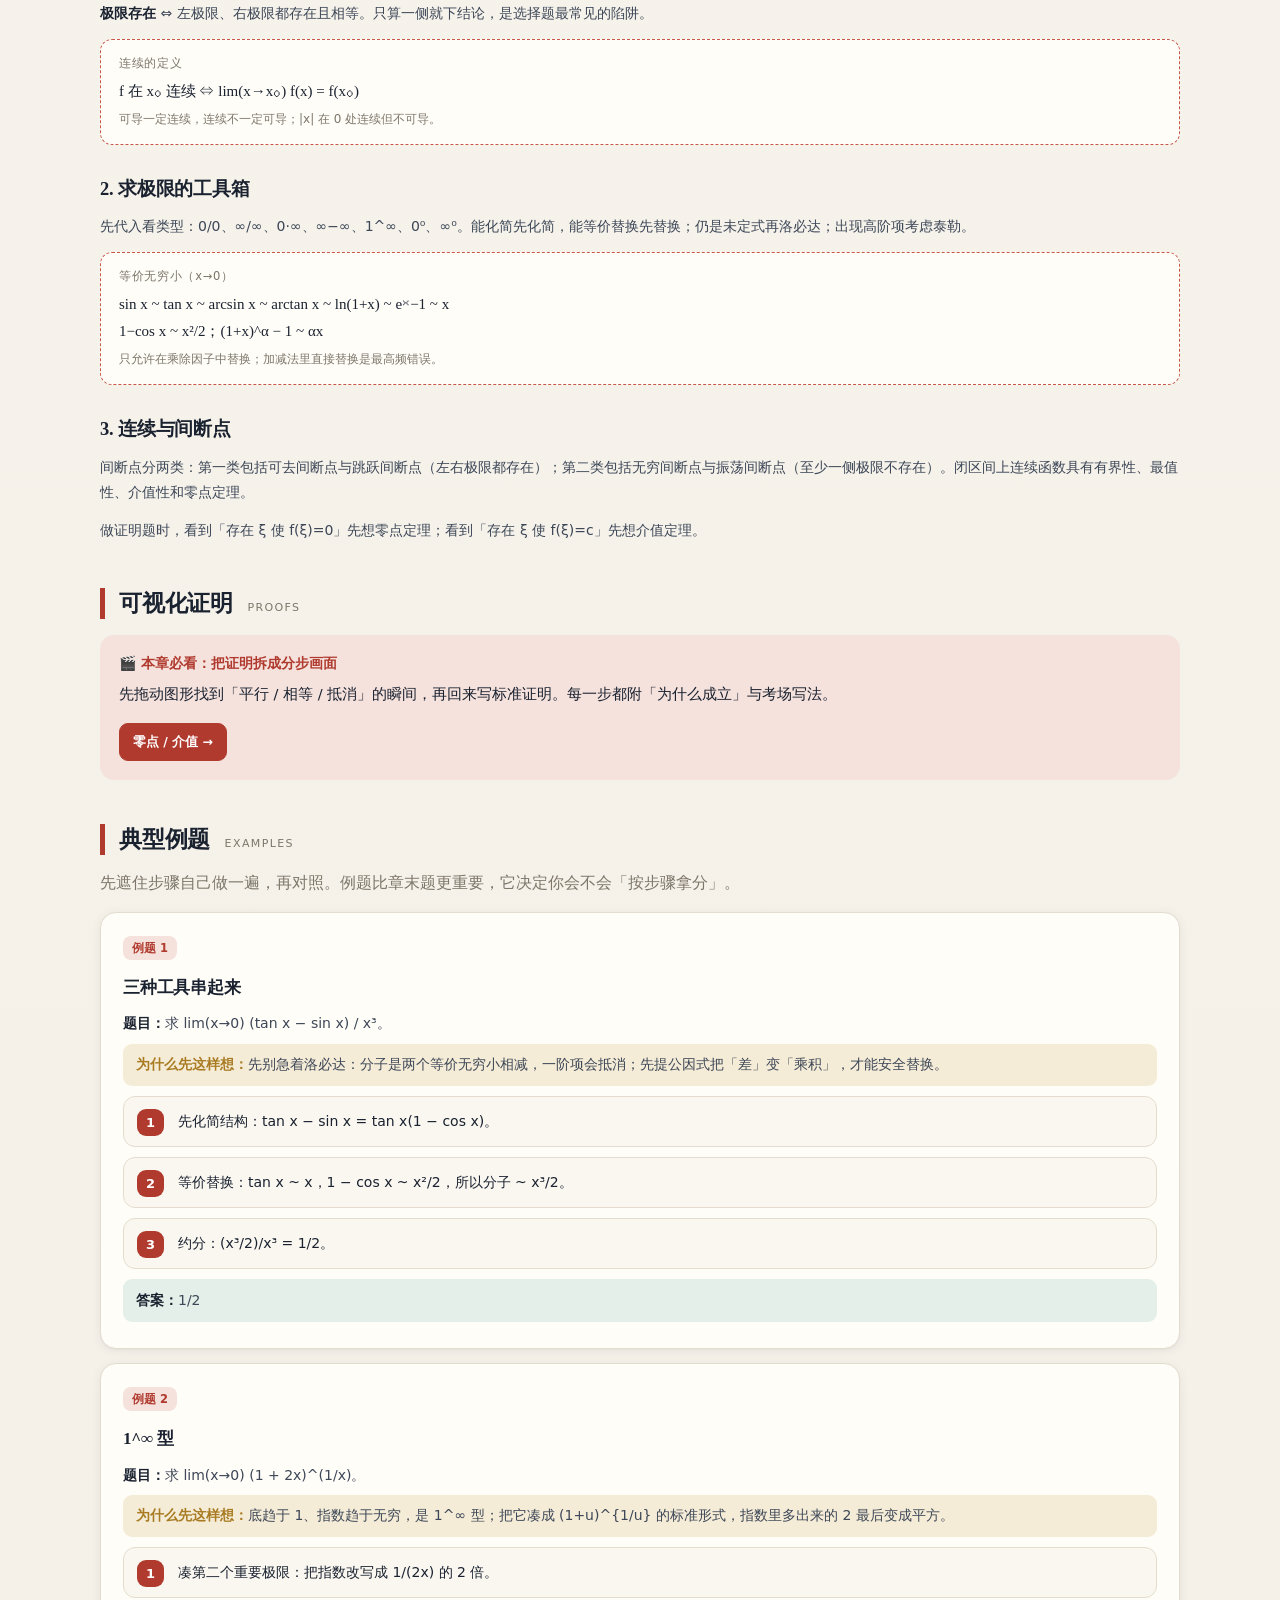
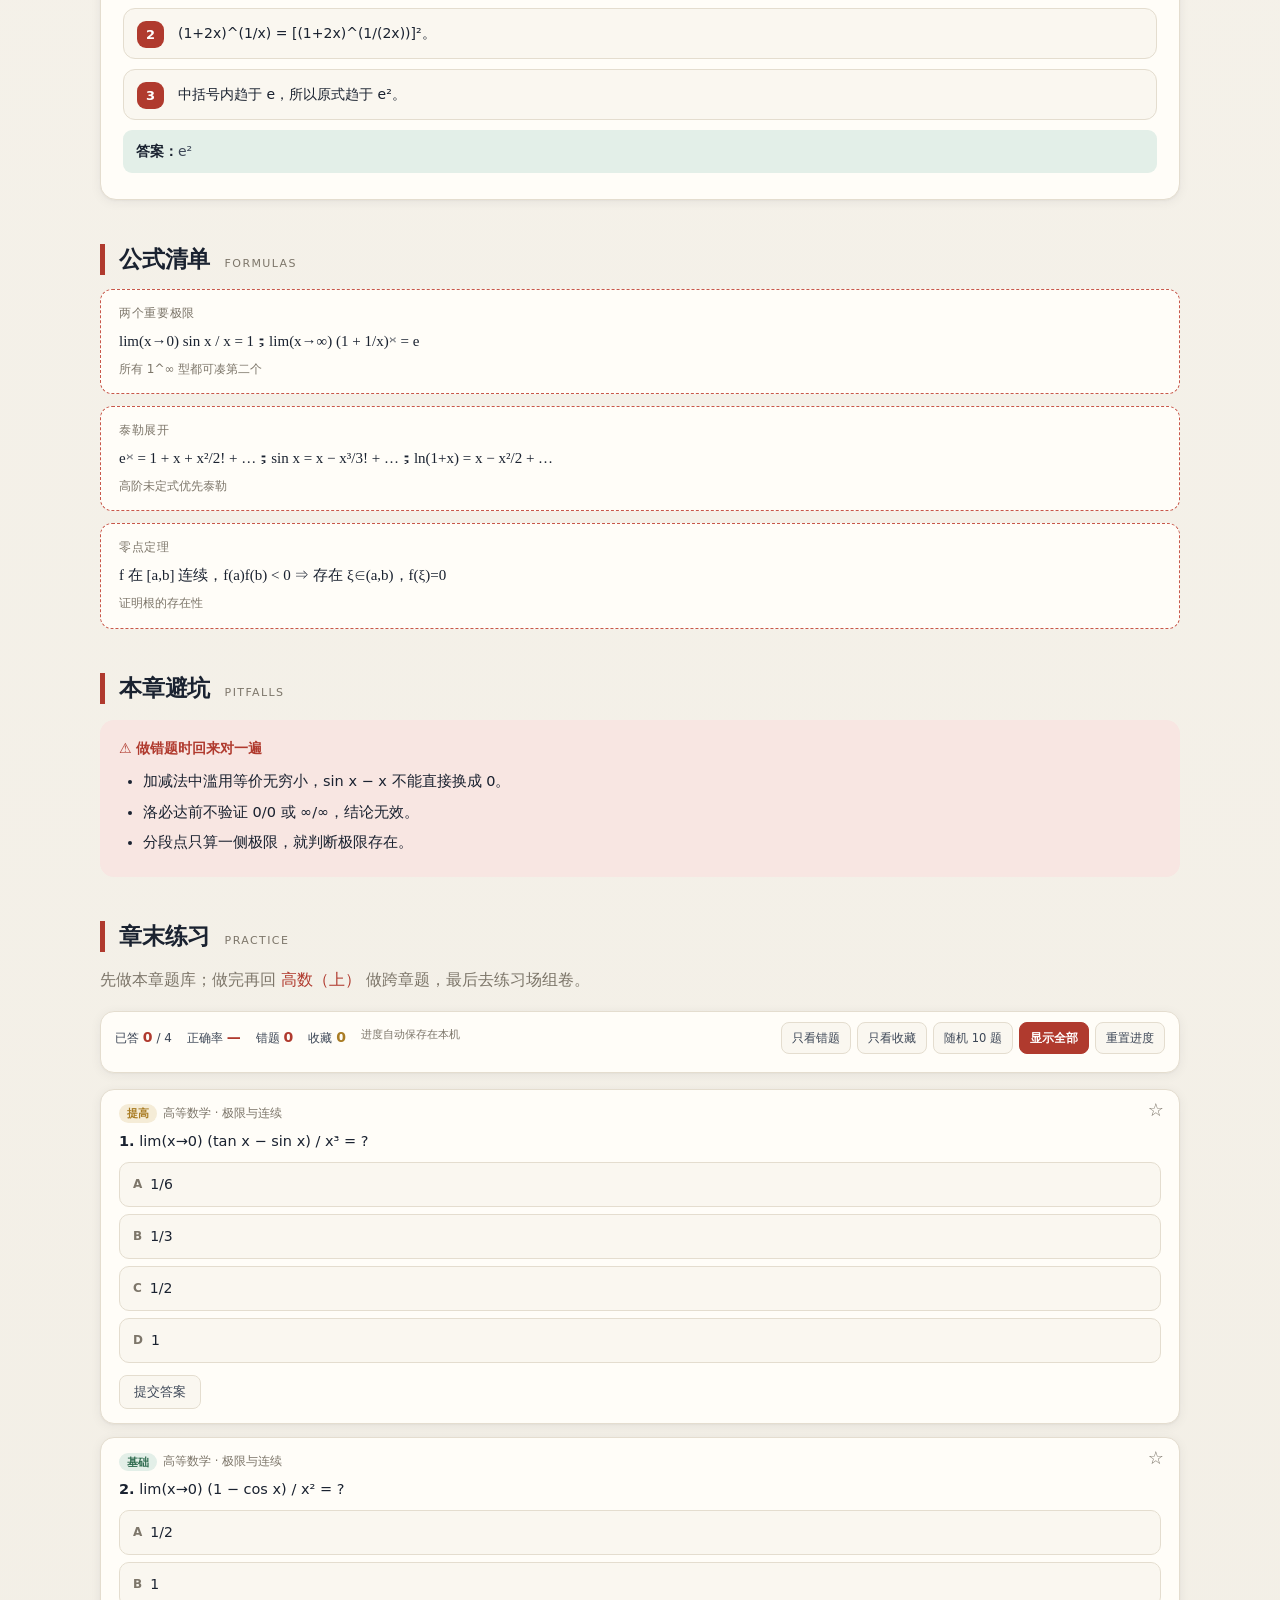
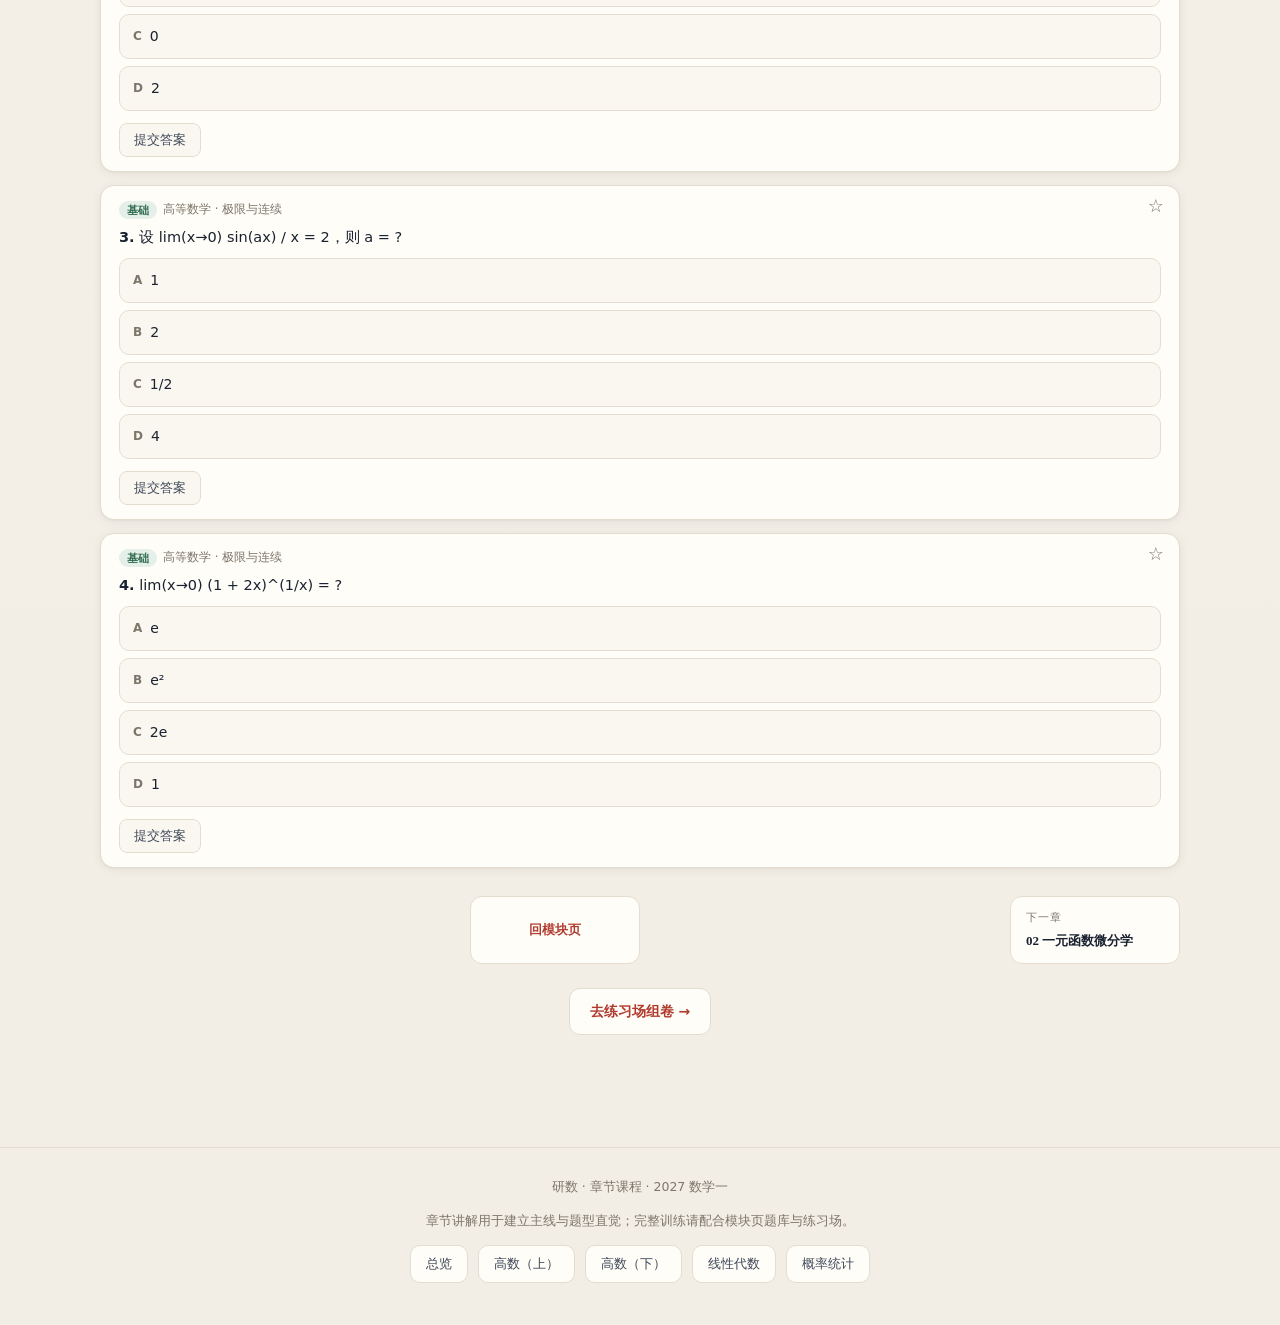
==== commit 5a8ddf24: "feat: 新增高数18讲系统精讲（123个方法卡、111道例题），章节页与全站导航接入" ====
--- a/chapter.html
+++ b/chapter.html
@@ -15,6 +15,7 @@
   <a class="logo" href="index.html"><span class="logo-mark">∑</span><span class="logo-text"><b>研数</b><small>数学一 · 301</small></span></a>
   <div class="nav-links">
     <a href="index.html">总览</a>
+    <a href="lectures.html">高数18讲</a>
     <a href="gaoshu-1.html">高数·上</a>
     <a href="gaoshu-2.html">高数·下</a>
     <a href="xiandai.html">线性代数</a>
@@ -48,6 +49,12 @@
 <script src="assets/bank.js"></script>
 <script src="assets/proof-data.js"></script>
 <script src="assets/reasoning-data.js"></script>
+<script src="assets/lectures/l01-l03.js"></script>
+<script src="assets/lectures/l04-l06.js"></script>
+<script src="assets/lectures/l07-l09.js"></script>
+<script src="assets/lectures/l10-l12.js"></script>
+<script src="assets/lectures/l13-l15.js"></script>
+<script src="assets/lectures/l16-l18.js"></script>
 <script src="assets/chapter.js"></script>
 <script src="assets/solution-data.js"></script>
 <script src="assets/solution-why.js"></script>
--- a/assets/style.css
+++ b/assets/style.css
@@ -648,3 +648,68 @@
   body{background:#fff}
   .card,.quiz,.lab,.hero{box-shadow:none}
 }
+
+/* ── 高数 18 讲 ── */
+.lec-shell{display:grid;grid-template-columns:252px minmax(0,1fr);gap:28px;align-items:start}
+.lec-side{position:sticky;top:74px;max-height:calc(100vh - 96px);overflow:auto;background:var(--card);border:1px solid var(--line);border-radius:14px;padding:12px 10px;box-shadow:var(--shadow);font-size:12.5px}
+.lec-side-home{display:block;padding:6px 9px 9px;font-weight:700;color:var(--brand);border-bottom:1px solid var(--line);margin-bottom:8px}
+.lec-side-progress{font-size:11.5px;color:var(--ink-3);padding:0 9px 8px}
+.lec-side-group{margin-bottom:10px}
+.lec-side-part{font-size:10.5px;letter-spacing:.08em;color:var(--ink-3);padding:4px 9px;font-weight:700}
+.lec-side-link{display:flex;flex-wrap:wrap;align-items:baseline;gap:5px;padding:6px 9px;border-radius:8px;color:var(--ink-2);line-height:1.4}
+.lec-side-link span{font-size:10.5px;color:var(--ink-3);flex:none}
+.lec-side-link b{font-weight:600;font-size:12.5px;color:var(--ink)}
+.lec-side-link:hover{background:var(--brand-soft);text-decoration:none}
+.lec-side-link.active{background:var(--brand-soft)}
+.lec-side-link.active b{color:var(--brand)}
+.lec-side-done{font-style:normal;color:var(--green);font-size:11px;margin-left:auto}
+.lec-head{background:radial-gradient(circle at 92% 6%,var(--brand-soft) 0,transparent 46%),linear-gradient(135deg,var(--card),var(--bg-soft));border:1px solid var(--line);border-radius:20px;padding:28px 30px 26px;margin-bottom:18px}
+.lec-head h1{font-size:clamp(24px,3.2vw,34px);line-height:1.3;margin:6px 0 8px}
+.lec-head .lede{color:var(--ink-2);font-size:14.5px;max-width:760px}
+.lec-meta{display:grid;grid-template-columns:repeat(auto-fit,minmax(150px,1fr));gap:8px;margin-top:16px}
+.lec-meta span{background:var(--card);border:1px solid var(--line);border-radius:10px;padding:7px 11px;font-size:12px;color:var(--ink-2);line-height:1.55}
+.lec-meta b{display:block;color:var(--ink-3);font-size:10.5px;letter-spacing:.06em;margin-bottom:1px}
+.lec-progress{margin:22px 0 6px}
+.lec-progress-inner{background:var(--card);border:1px solid var(--line);border-radius:14px;padding:14px 18px;box-shadow:var(--shadow)}
+.lec-bar{height:8px;border-radius:6px;background:var(--bg-soft);overflow:hidden;margin:8px 0 7px}
+.lec-bar i{display:block;height:100%;background:linear-gradient(90deg,var(--brand),var(--accent));border-radius:6px;transition:width .3s}
+.lec-card p{font-size:13px}
+.lec-done{font-size:10.5px;color:var(--green);background:var(--green-soft);border-radius:7px;padding:1px 7px;vertical-align:middle;font-weight:600}
+.lec-tree{display:grid;grid-template-columns:repeat(auto-fit,minmax(210px,1fr));gap:10px;margin:12px 0}
+.lec-tree-node{background:var(--card);border:1px solid var(--line);border-radius:12px;padding:11px 14px}
+.lec-tree-node b{display:block;color:var(--brand);font-size:13.5px;margin-bottom:5px;font-family:var(--font-serif)}
+.lec-tree-node ul{margin:0;padding-left:17px;font-size:12.5px;color:var(--ink-2)}
+.lec-tree-node li{margin:2px 0}
+.lec-concept{margin:12px 0}
+.lec-concept h3{font-size:17px;margin:3px 0 8px}
+.lec-rich p{font-size:14px;color:var(--ink-2);margin-bottom:8px}
+.lec-rich p:last-child{margin-bottom:0}
+.lec-rich ul,.lec-rich ol{padding-left:20px;margin:6px 0 9px;font-size:14px;color:var(--ink-2)}
+.lec-rich li{margin:3px 0}
+.lec-methods{display:grid;gap:9px;margin:12px 0}
+.lec-method{background:var(--card);border:1px solid var(--line);border-radius:12px;overflow:hidden}
+.lec-method summary{display:flex;align-items:center;gap:9px;flex-wrap:wrap;padding:10px 14px;cursor:pointer;list-style:none;font-size:13.5px}
+.lec-method summary::-webkit-details-marker{display:none}
+.lec-method summary:hover{background:var(--card-2)}
+.lec-method summary b{font-size:13.5px;color:var(--ink)}
+.lec-signal{background:var(--accent-soft);color:var(--accent);border-radius:7px;padding:2px 8px;font-size:11.5px;font-weight:700}
+.lec-method-no{margin-left:auto;font-size:10.5px;color:var(--ink-3)}
+.lec-method-body{padding:0 14px 12px;border-top:1px solid var(--line)}
+.lec-why{background:var(--blue-soft);border-radius:9px;padding:8px 12px;font-size:13px;color:var(--ink-2);margin:10px 0}
+.lec-why b{color:var(--blue)}
+.lec-mini{font-size:12.5px;color:var(--ink-3);margin:6px 0 0}
+.lec-mini b{color:var(--ink-2)}
+.lec-example .lec-trap{background:var(--red-soft);border-radius:9px;padding:8px 12px;font-size:13px;color:var(--ink-2);margin:8px 0 0}
+.lec-trap b{color:var(--red)}
+.lec-list{padding-left:20px;margin:4px 0 0;font-size:13.5px;color:var(--ink-2)}
+.lec-list li{margin:4px 0}
+.lec-check{list-style:none;padding-left:0}
+.lec-links{display:flex;flex-wrap:wrap;gap:8px;margin:18px 0 0}
+@media (max-width:900px){
+  .lec-shell{grid-template-columns:1fr;gap:16px}
+  .lec-side{display:none}
+}
+@media (max-width:520px){
+  .lec-head{padding:22px 18px}
+  .lec-meta{grid-template-columns:1fr 1fr}
+}
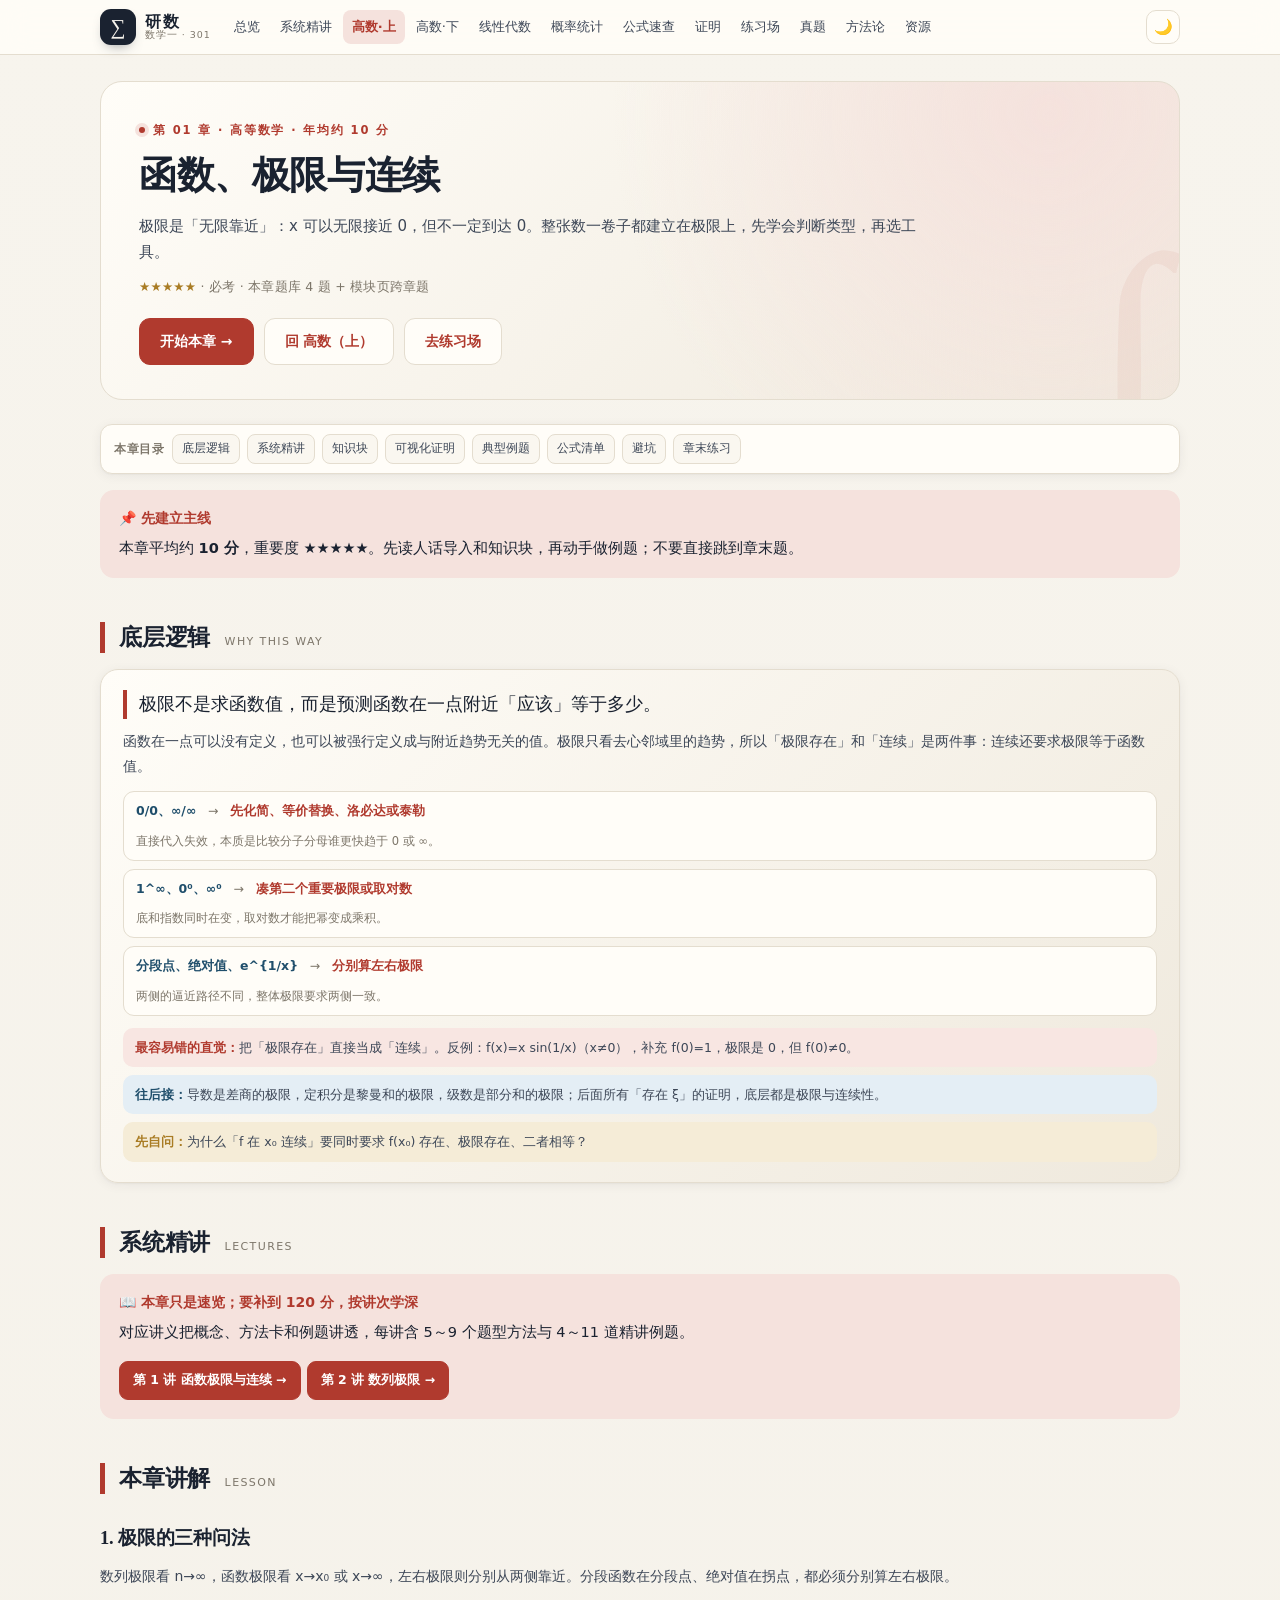
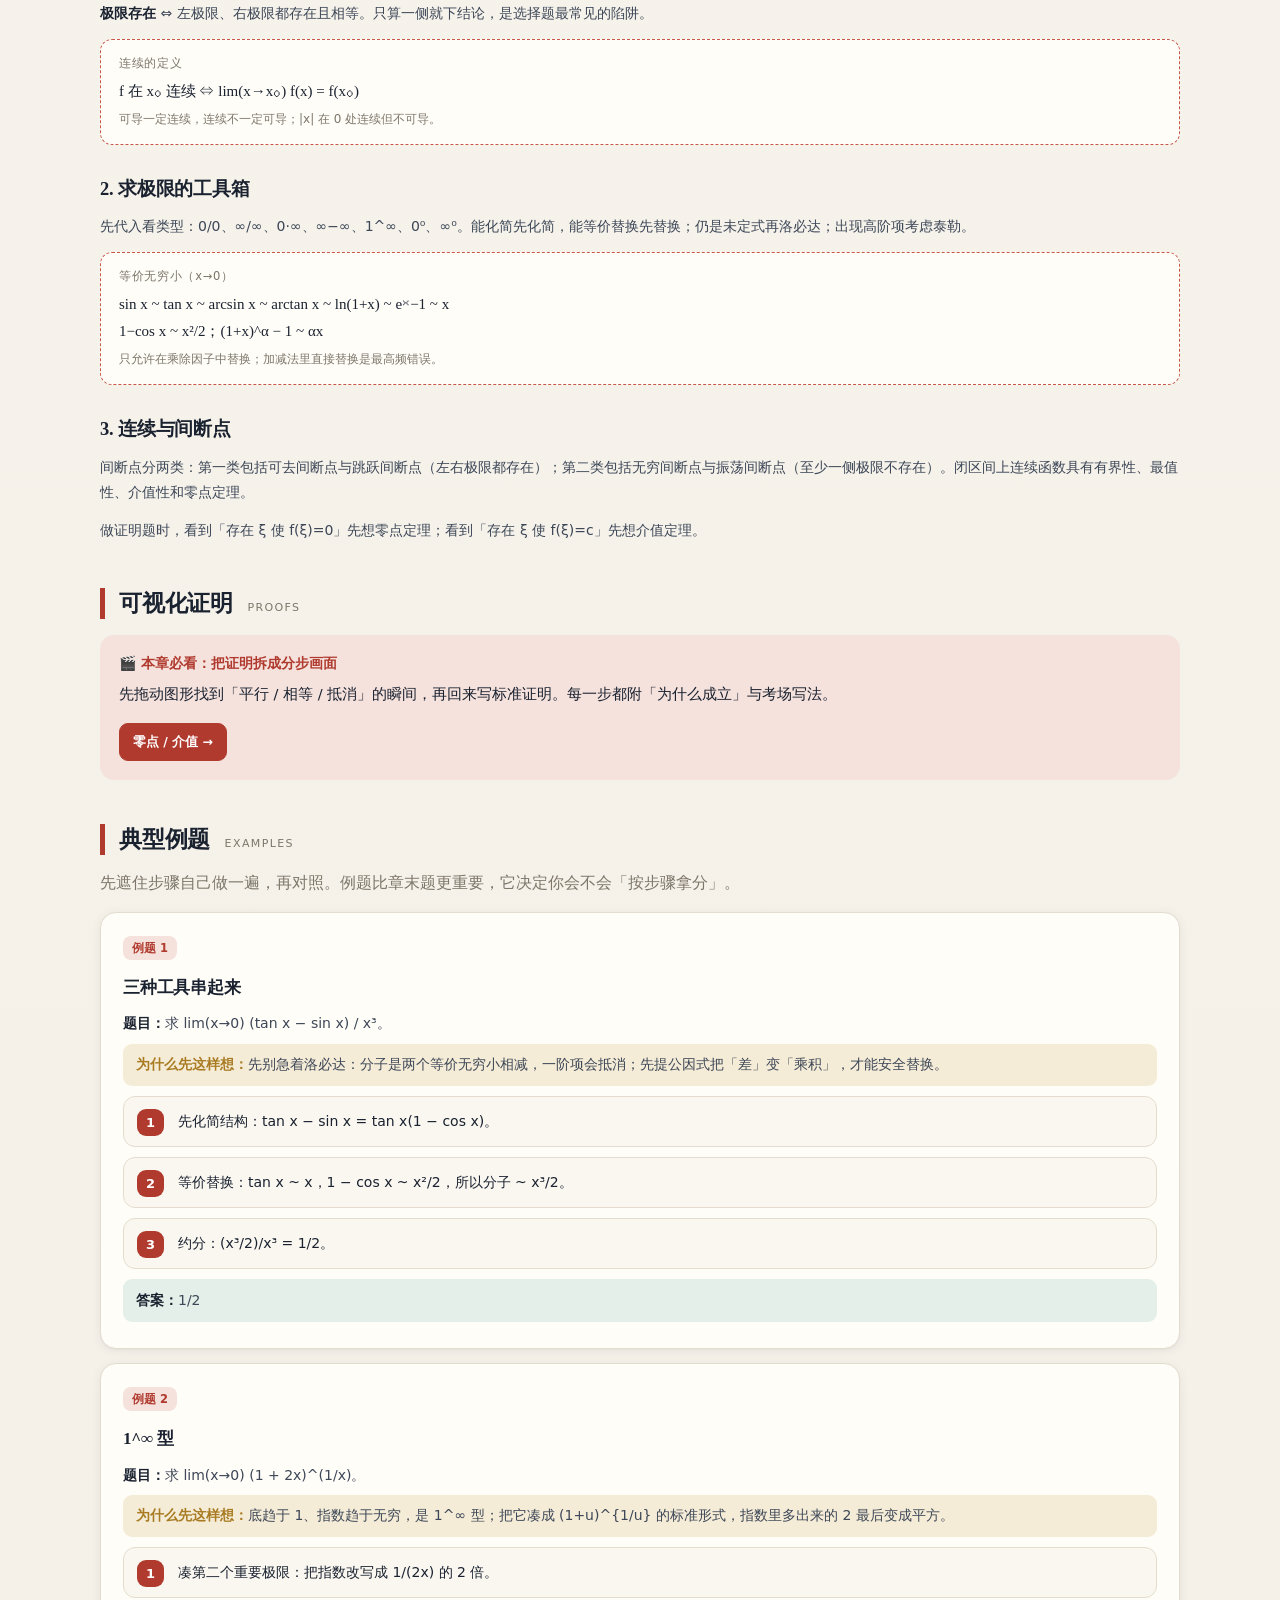
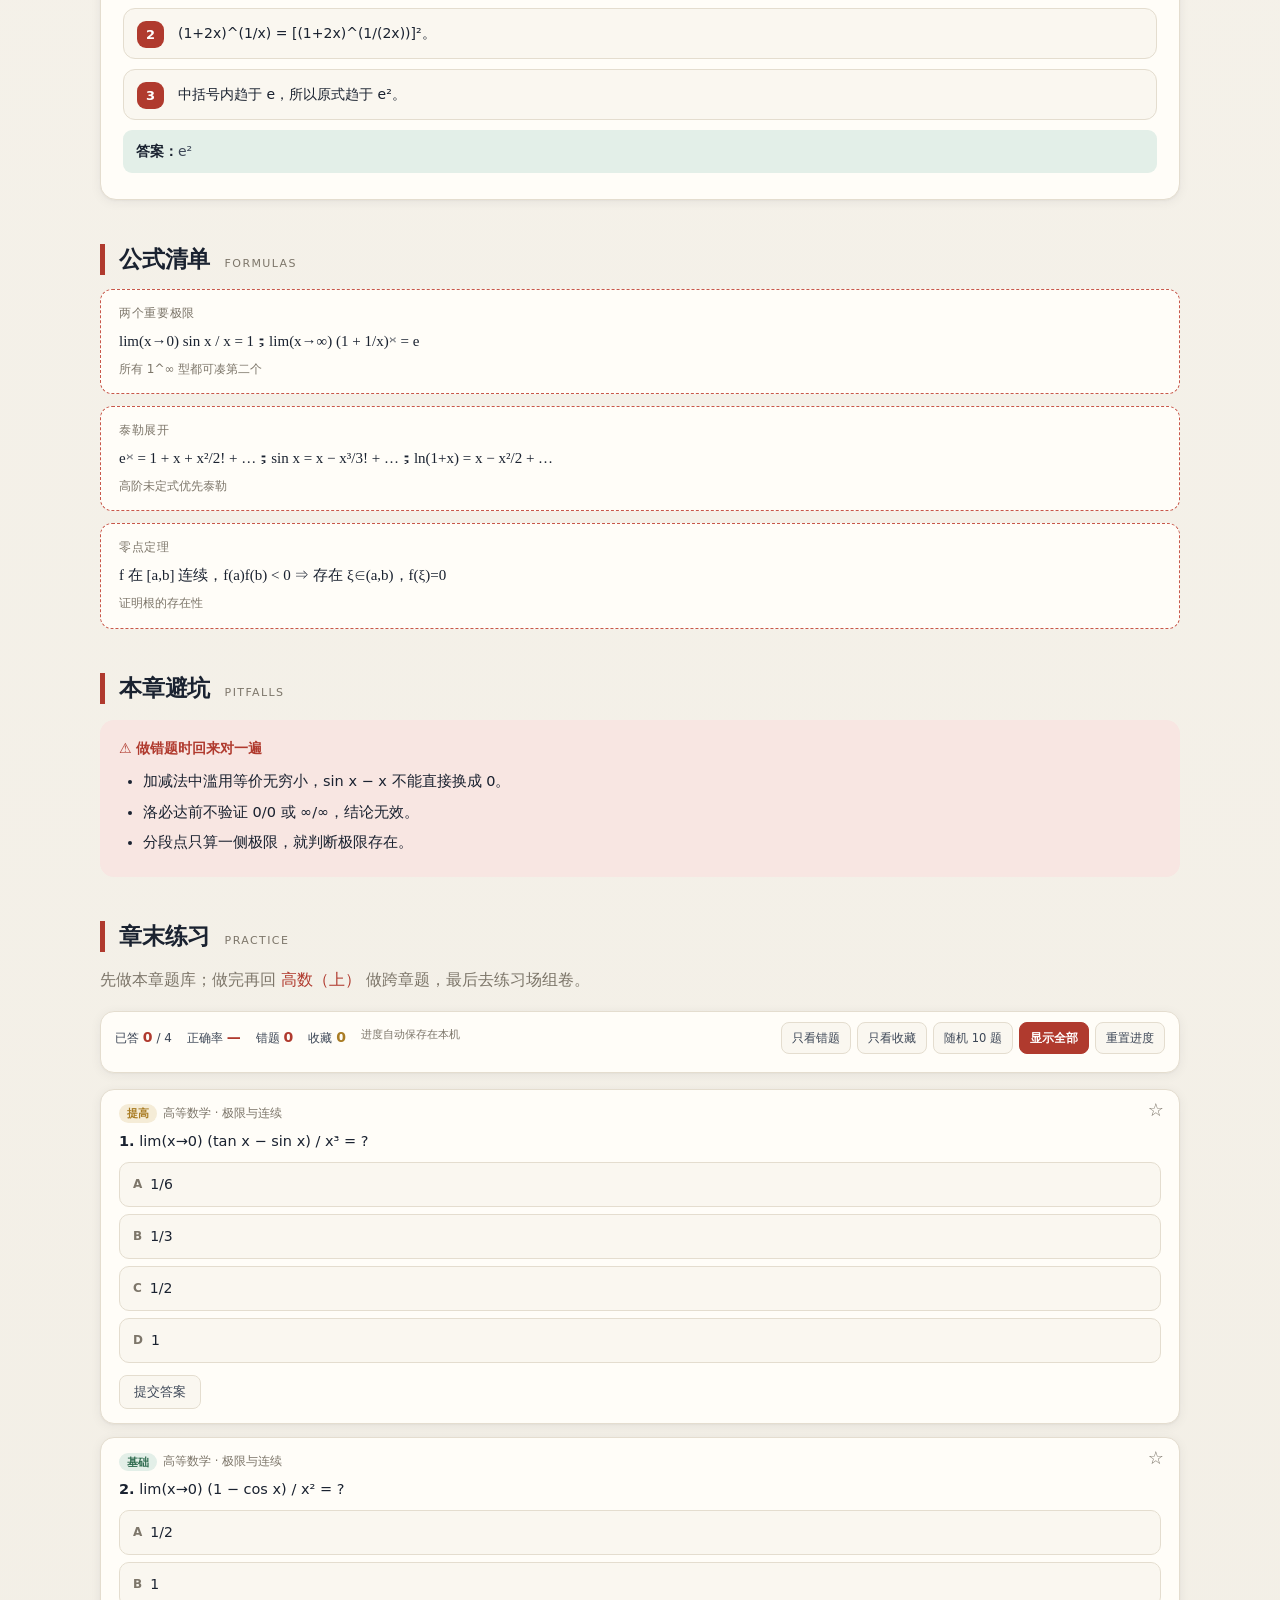
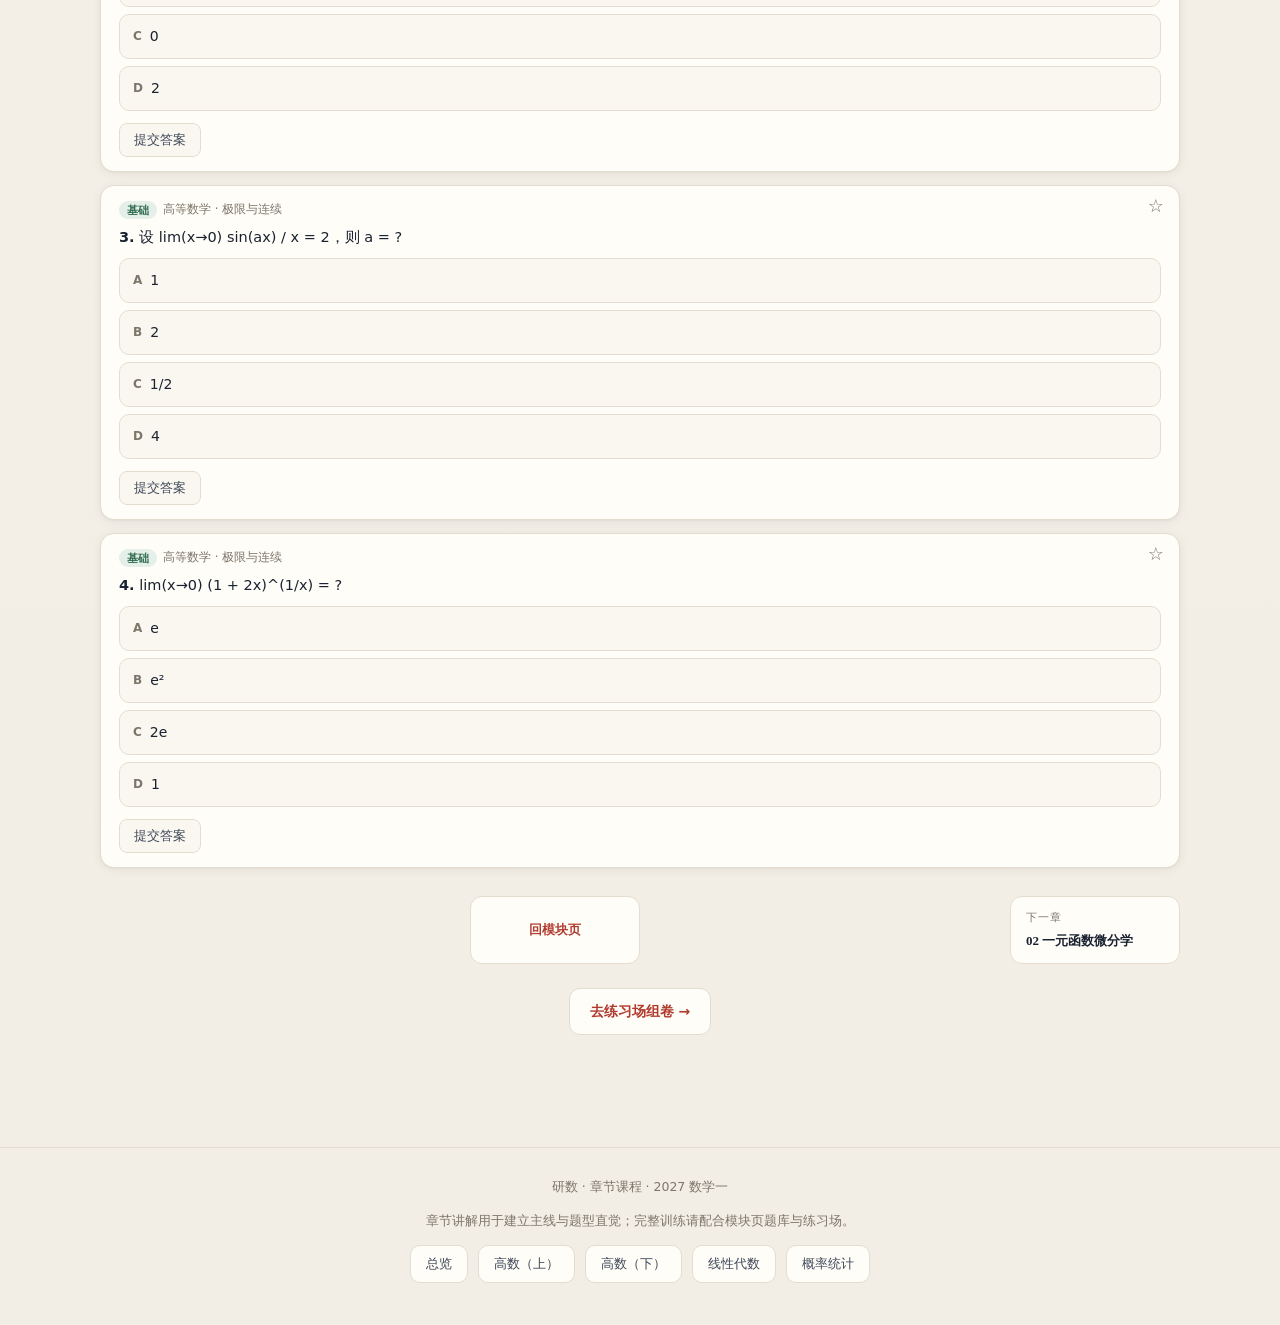
==== commit 4c09bac3: "feat: 补齐概率论与数理统计6讲，精讲模块升级为学科注册表" ====
--- a/chapter.html
+++ b/chapter.html
@@ -1,64 +1,66 @@
-<!DOCTYPE html>
-<html lang="zh-CN" data-theme="light">
-<head>
-<meta charset="UTF-8">
-<meta name="viewport" content="width=device-width, initial-scale=1.0">
-<title>章节课程 | 研数</title>
-<meta name="description" content="考研数学一章节课程：人话导入、知识块、典型例题、公式清单、避坑与章末练习。">
-<link rel="icon" href="data:image/svg+xml,%3Csvg xmlns='http://www.w3.org/2000/svg' viewBox='0 0 100 100'%3E%3Crect width='100' height='100' rx='22' fill='%231b2430'/%3E%3Ctext x='50' y='71' font-size='60' text-anchor='middle' fill='%23f6f3ec' font-family='Georgia'%3E%E2%88%91%3C/text%3E%3C/svg%3E">
-<link rel="stylesheet" href="assets/style.css">
-<script>try{var t=JSON.parse(localStorage.getItem("yanshu.theme")||"null");if(t)document.documentElement.setAttribute("data-theme",t);}catch(e){}</script>
-</head>
-<body>
-
-<nav class="topbar"><div class="topbar-inner">
-  <a class="logo" href="index.html"><span class="logo-mark">∑</span><span class="logo-text"><b>研数</b><small>数学一 · 301</small></span></a>
-  <div class="nav-links">
-    <a href="index.html">总览</a>
-    <a href="lectures.html">高数18讲</a>
-    <a href="gaoshu-1.html">高数·上</a>
-    <a href="gaoshu-2.html">高数·下</a>
-    <a href="xiandai.html">线性代数</a>
-    <a href="gailv.html">概率统计</a>
-    <a href="formulas.html">公式速查</a>
-    <a href="proof.html">证明</a>
-    <a href="practice.html">练习场</a>
-    <a href="practice.html#real">真题</a>
-    <a href="method.html">方法论</a>
-    <a href="resources.html">资源</a>
-  </div>
-  <button class="theme-btn" type="button" title="切换明暗主题" aria-label="切换明暗主题">🌙</button>
-</div></nav>
-
-<div class="wrap" id="chapterApp">
-  <div class="card"><h3>正在加载章节…</h3><p>如果长时间没有内容，请返回<a href="index.html">总览</a>。</p></div>
-</div>
-
-<footer>
-  <div class="footer-inner">
-    <p>研数 · 章节课程 · 2027 数学一</p>
-    <p class="small">章节讲解用于建立主线与题型直觉；完整训练请配合模块页题库与练习场。</p>
-    <div class="pagers"><a href="index.html">总览</a><a href="gaoshu-1.html">高数（上）</a><a href="gaoshu-2.html">高数（下）</a><a href="xiandai.html">线性代数</a><a href="gailv.html">概率统计</a></div>
-  </div>
-</footer>
-
-<script src="assets/chapters/gaoshu-1.js"></script>
-<script src="assets/chapters/gaoshu-2.js"></script>
-<script src="assets/chapters/xiandai.js"></script>
-<script src="assets/chapters/gailv.js"></script>
-<script src="assets/bank.js"></script>
-<script src="assets/proof-data.js"></script>
-<script src="assets/reasoning-data.js"></script>
-<script src="assets/lectures/l01-l03.js"></script>
-<script src="assets/lectures/l04-l06.js"></script>
-<script src="assets/lectures/l07-l09.js"></script>
-<script src="assets/lectures/l10-l12.js"></script>
-<script src="assets/lectures/l13-l15.js"></script>
-<script src="assets/lectures/l16-l18.js"></script>
-<script src="assets/chapter.js"></script>
-<script src="assets/solution-data.js"></script>
-<script src="assets/solution-why.js"></script>
-<script src="assets/solution-coach.js"></script>
-<script src="assets/app.js"></script>
-</body>
-</html>
+<!DOCTYPE html>
+<html lang="zh-CN" data-theme="light">
+<head>
+<meta charset="UTF-8">
+<meta name="viewport" content="width=device-width, initial-scale=1.0">
+<title>章节课程 | 研数</title>
+<meta name="description" content="考研数学一章节课程：人话导入、知识块、典型例题、公式清单、避坑与章末练习。">
+<link rel="icon" href="data:image/svg+xml,%3Csvg xmlns='http://www.w3.org/2000/svg' viewBox='0 0 100 100'%3E%3Crect width='100' height='100' rx='22' fill='%231b2430'/%3E%3Ctext x='50' y='71' font-size='60' text-anchor='middle' fill='%23f6f3ec' font-family='Georgia'%3E%E2%88%91%3C/text%3E%3C/svg%3E">
+<link rel="stylesheet" href="assets/style.css">
+<script>try{var t=JSON.parse(localStorage.getItem("yanshu.theme")||"null");if(t)document.documentElement.setAttribute("data-theme",t);}catch(e){}</script>
+</head>
+<body>
+
+<nav class="topbar"><div class="topbar-inner">
+  <a class="logo" href="index.html"><span class="logo-mark">∑</span><span class="logo-text"><b>研数</b><small>数学一 · 301</small></span></a>
+  <div class="nav-links">
+    <a href="index.html">总览</a>
+    <a href="lectures.html">系统精讲</a>
+    <a href="gaoshu-1.html">高数·上</a>
+    <a href="gaoshu-2.html">高数·下</a>
+    <a href="xiandai.html">线性代数</a>
+    <a href="gailv.html">概率统计</a>
+    <a href="formulas.html">公式速查</a>
+    <a href="proof.html">证明</a>
+    <a href="practice.html">练习场</a>
+    <a href="practice.html#real">真题</a>
+    <a href="method.html">方法论</a>
+    <a href="resources.html">资源</a>
+  </div>
+  <button class="theme-btn" type="button" title="切换明暗主题" aria-label="切换明暗主题">🌙</button>
+</div></nav>
+
+<div class="wrap" id="chapterApp">
+  <div class="card"><h3>正在加载章节…</h3><p>如果长时间没有内容，请返回<a href="index.html">总览</a>。</p></div>
+</div>
+
+<footer>
+  <div class="footer-inner">
+    <p>研数 · 章节课程 · 2027 数学一</p>
+    <p class="small">章节讲解用于建立主线与题型直觉；完整训练请配合模块页题库与练习场。</p>
+    <div class="pagers"><a href="index.html">总览</a><a href="gaoshu-1.html">高数（上）</a><a href="gaoshu-2.html">高数（下）</a><a href="xiandai.html">线性代数</a><a href="gailv.html">概率统计</a></div>
+  </div>
+</footer>
+
+<script src="assets/chapters/gaoshu-1.js"></script>
+<script src="assets/chapters/gaoshu-2.js"></script>
+<script src="assets/chapters/xiandai.js"></script>
+<script src="assets/chapters/gailv.js"></script>
+<script src="assets/bank.js"></script>
+<script src="assets/proof-data.js"></script>
+<script src="assets/reasoning-data.js"></script>
+<script src="assets/lectures/l01-l03.js"></script>
+<script src="assets/lectures/l04-l06.js"></script>
+<script src="assets/lectures/l07-l09.js"></script>
+<script src="assets/lectures/l10-l12.js"></script>
+<script src="assets/lectures/l13-l15.js"></script>
+<script src="assets/lectures/l16-l18.js"></script>
+<script src="assets/lectures/pl01-pl03.js"></script>
+<script src="assets/lectures/pl04-pl06.js"></script>
+<script src="assets/chapter.js"></script>
+<script src="assets/solution-data.js"></script>
+<script src="assets/solution-why.js"></script>
+<script src="assets/solution-coach.js"></script>
+<script src="assets/app.js"></script>
+</body>
+</html>
--- a/assets/style.css
+++ b/assets/style.css
@@ -712,4 +712,15 @@
 @media (max-width:520px){
   .lec-head{padding:22px 18px}
   .lec-meta{grid-template-columns:1fr 1fr}
-}
+}
+
+/* ── 系统精讲学科切换 ── */
+.lec-tabs{display:flex;gap:8px;flex-wrap:wrap;margin:0 0 14px}
+.lec-tab{display:flex;align-items:center;gap:7px;background:var(--card);border:1px solid var(--line);border-radius:11px;padding:8px 15px;font-size:13.5px;font-weight:600;color:var(--ink-2);box-shadow:var(--shadow)}
+.lec-tab span{font-size:10.5px;font-weight:600;color:var(--ink-3);background:var(--bg-soft);border-radius:7px;padding:1px 7px}
+.lec-tab:hover{border-color:var(--brand);color:var(--brand);text-decoration:none}
+.lec-tab.active{background:var(--brand);border-color:var(--brand);color:#fff}
+.lec-tab.active span{background:rgba(255,255,255,.18);color:#fff}
+@media (max-width:520px){
+  .lec-tab{padding:7px 12px;font-size:12.5px}
+}
